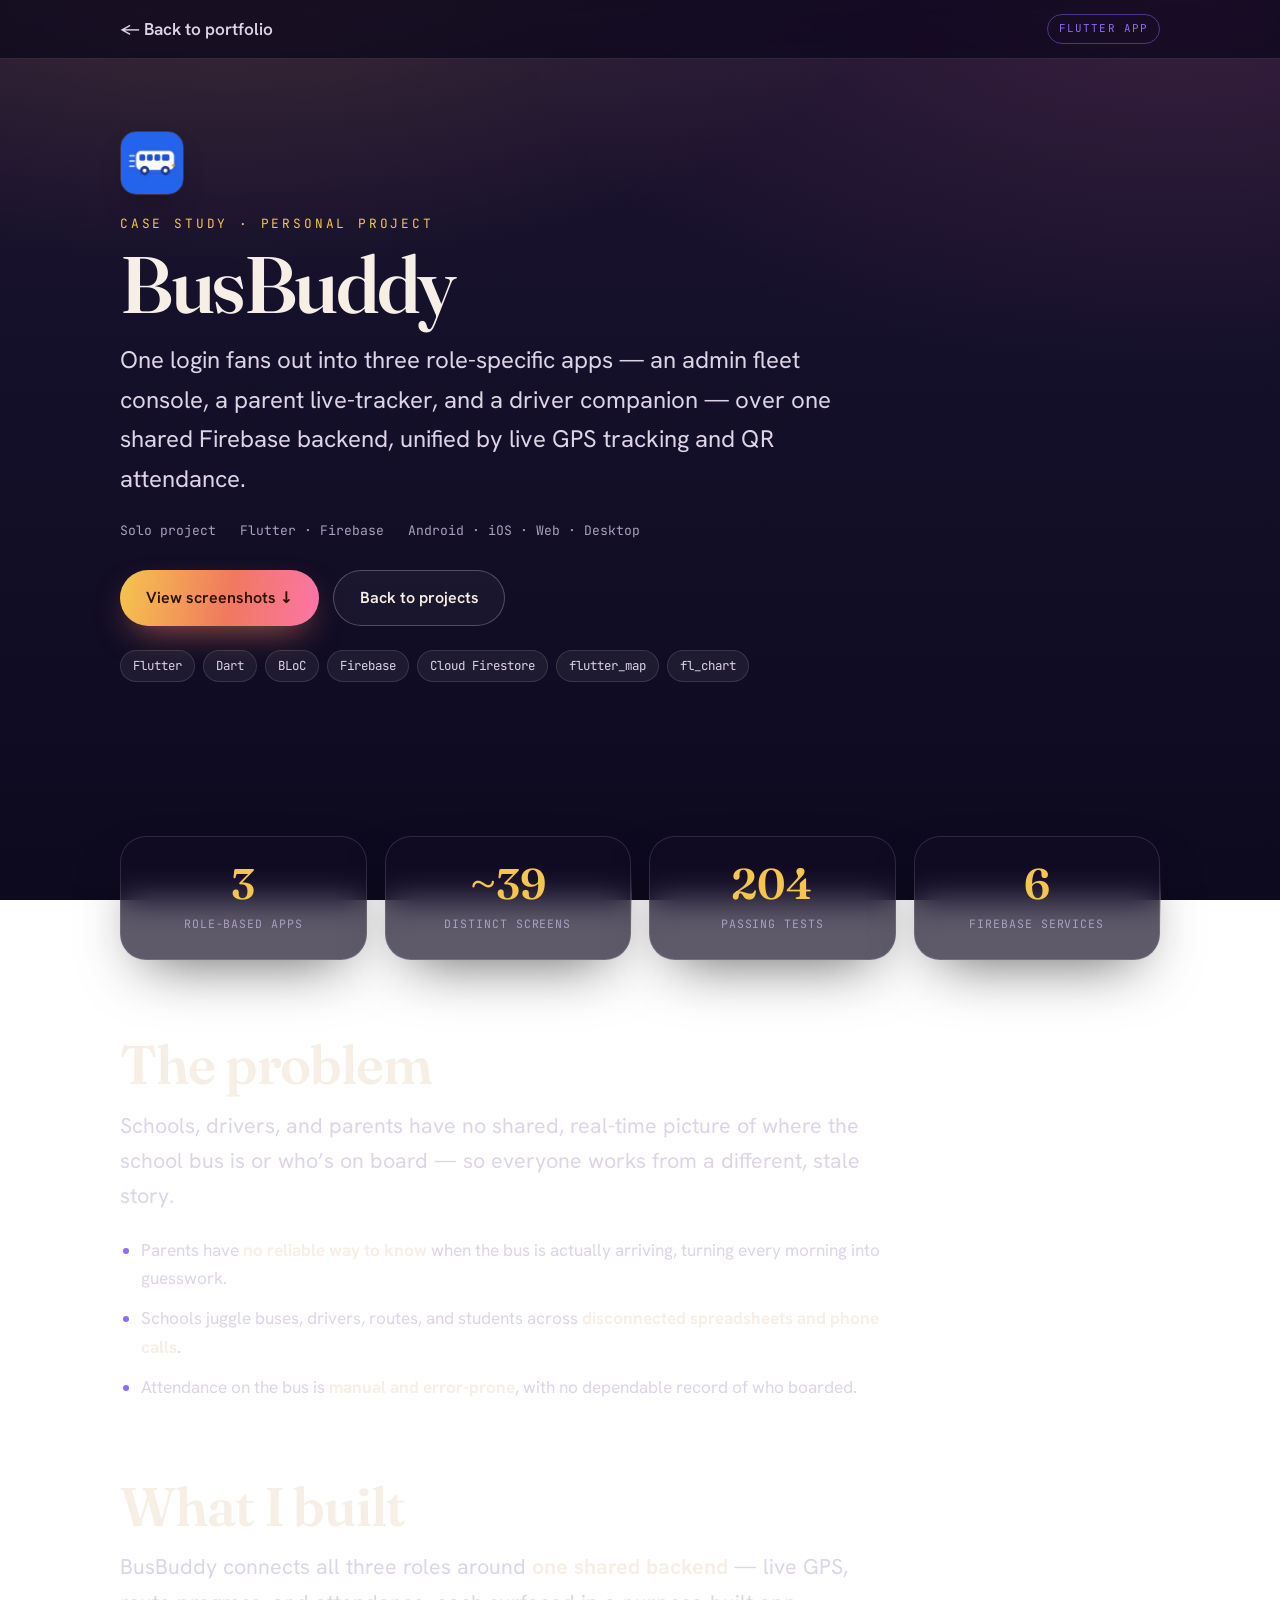
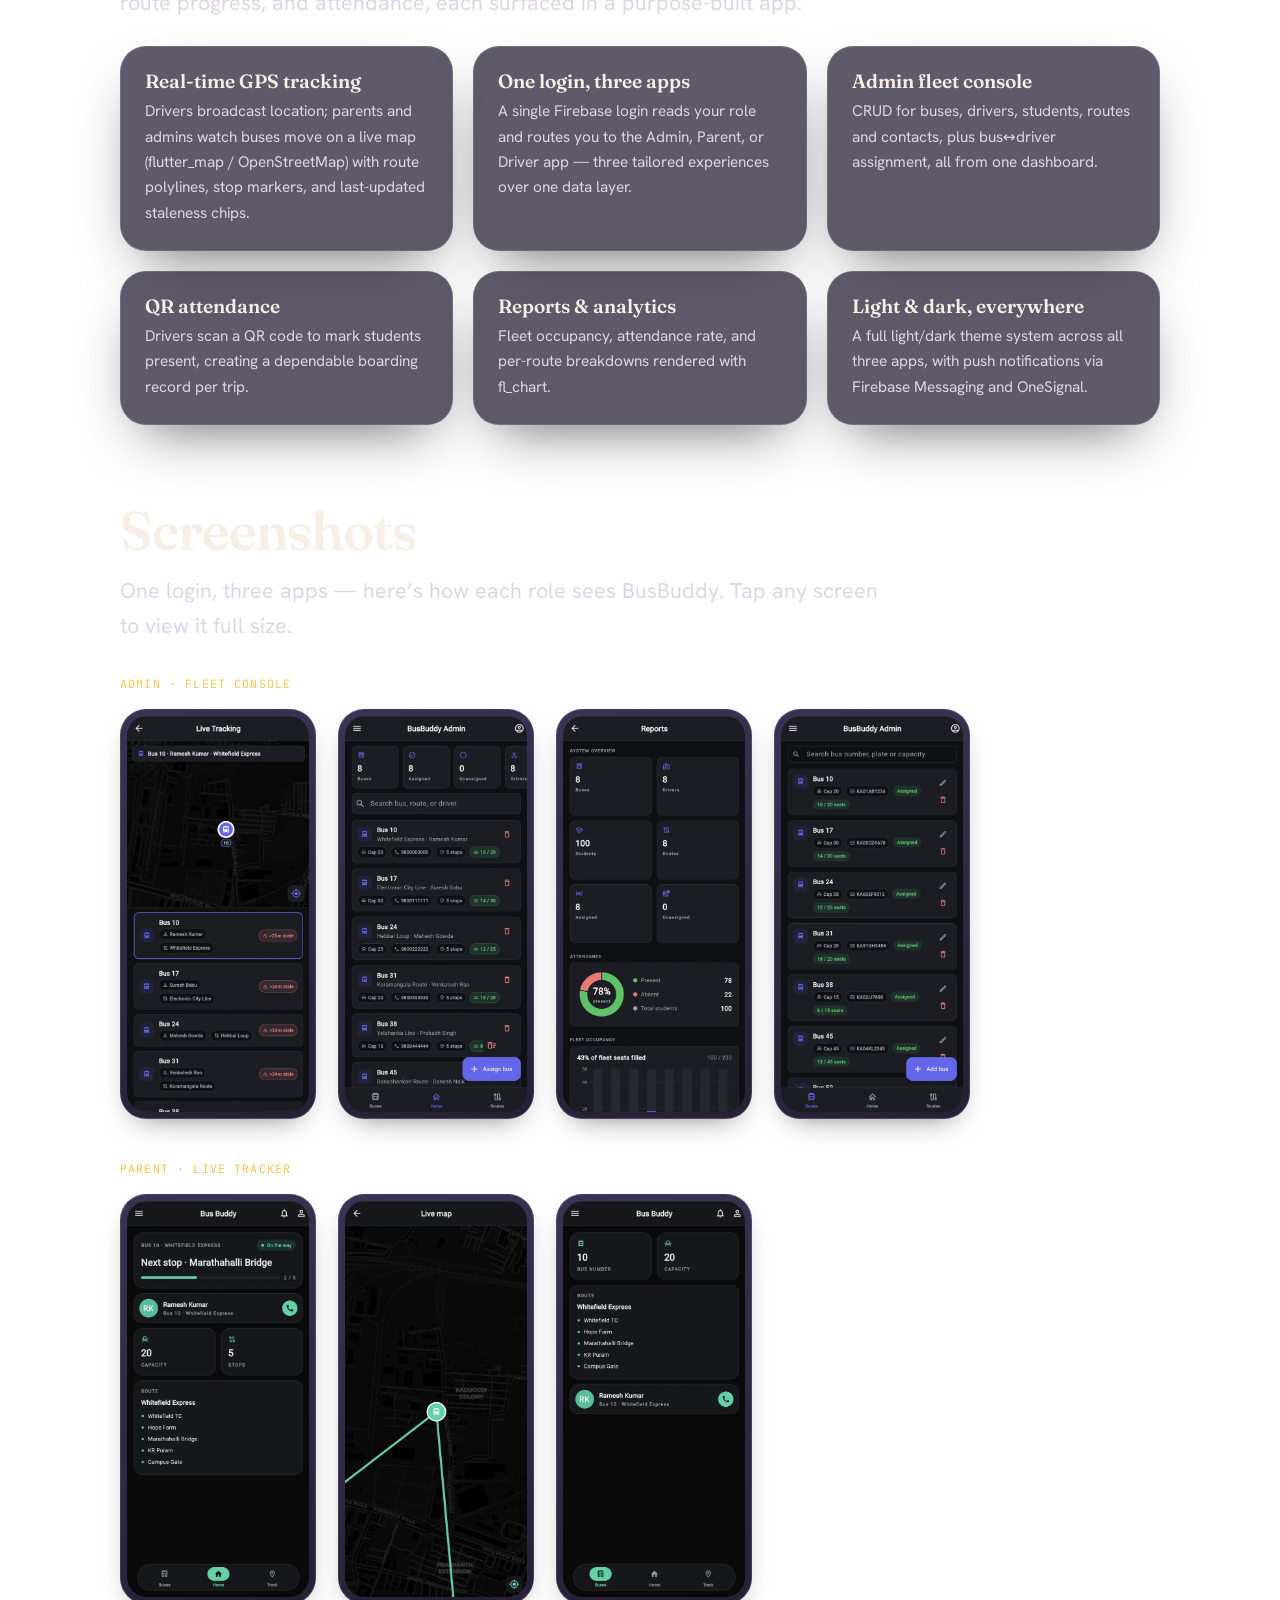
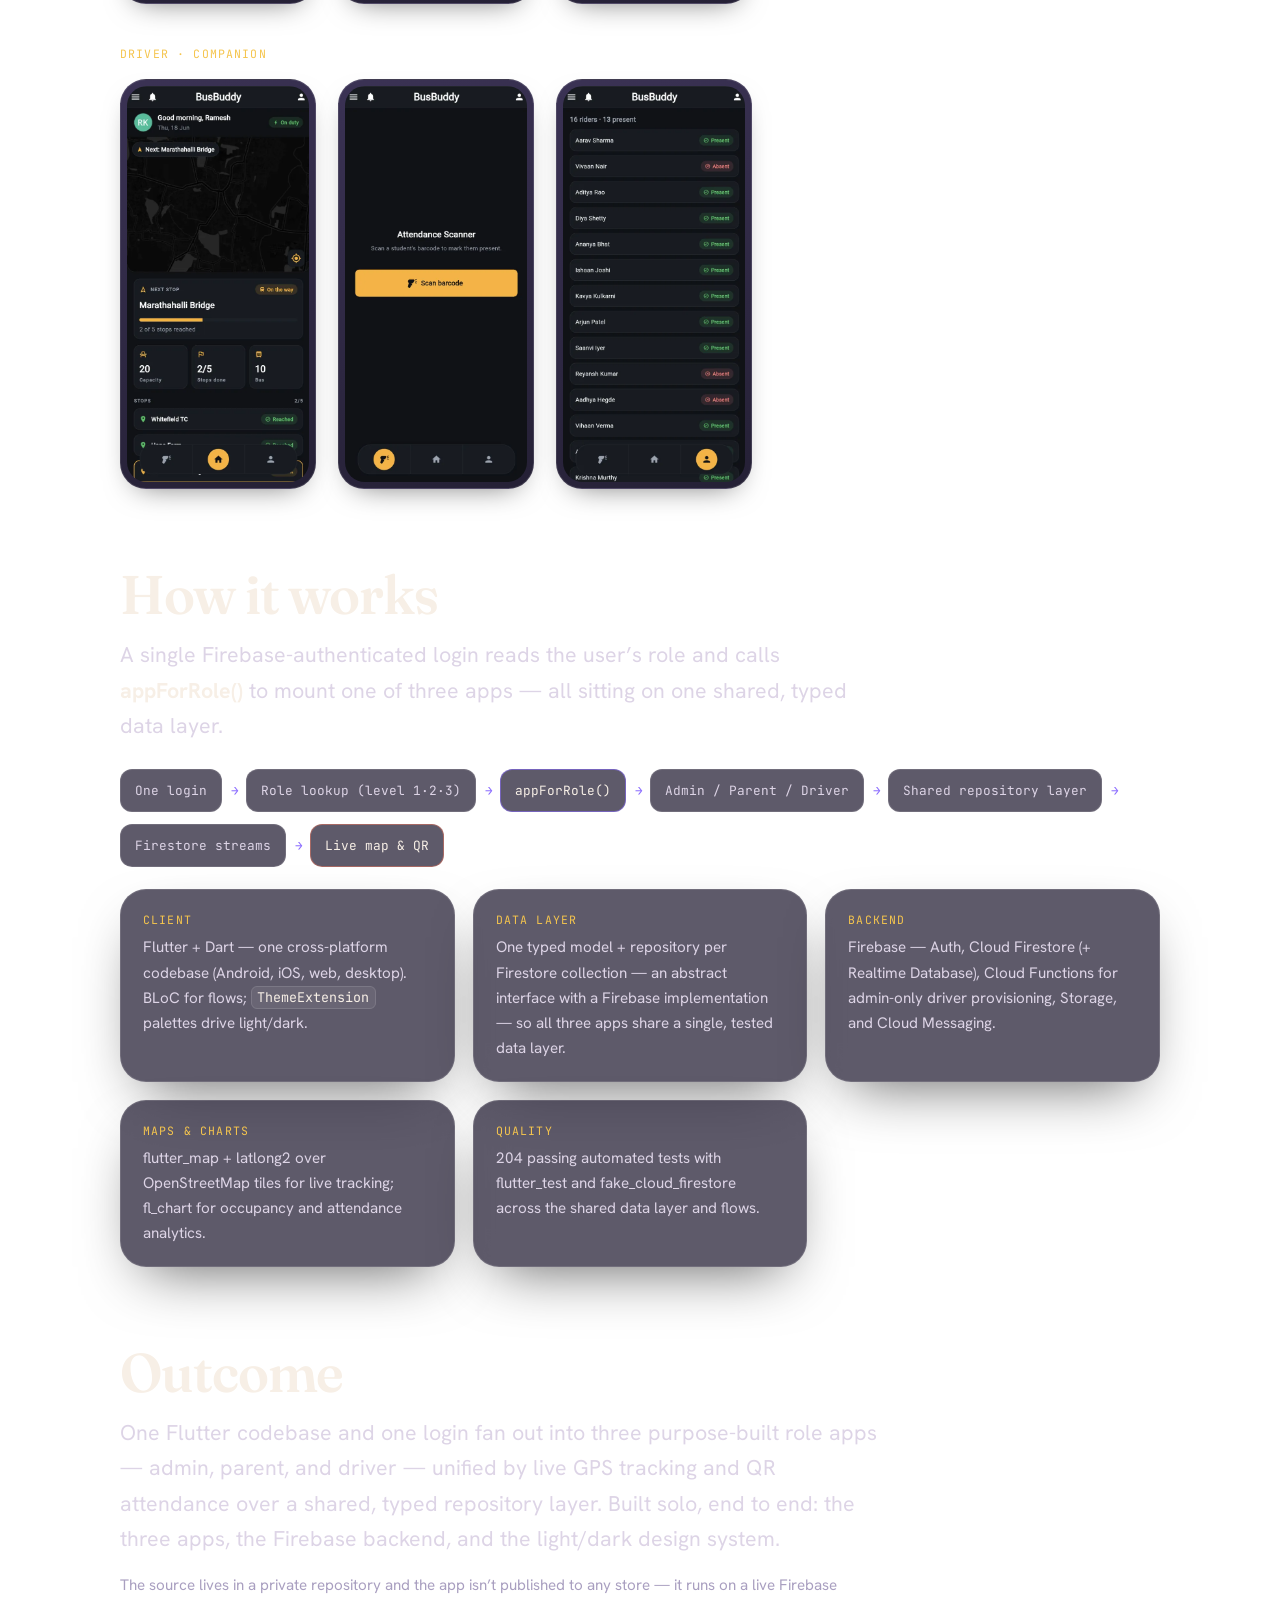
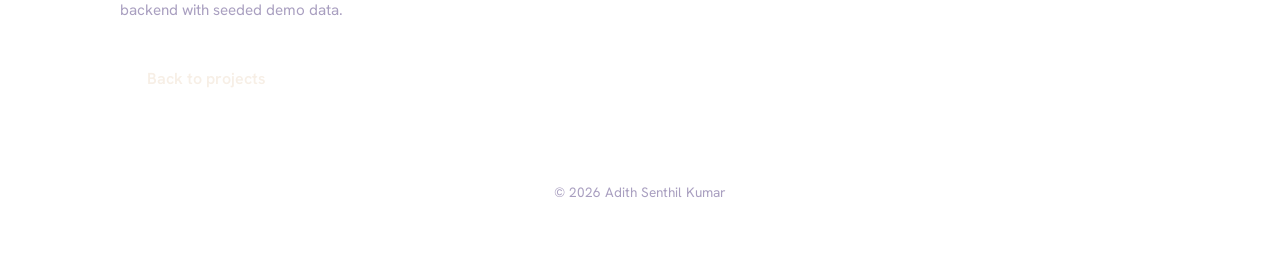
==== busbuddy.html @ 4f20e6b0 "Add BusBuddy case study with screenshot gallery + lightbox - New busbuddy.html case study (mirrors S" ====
<!DOCTYPE html>
<html lang="en">
<head>
  <meta charset="UTF-8">
  <meta name="viewport" content="width=device-width, initial-scale=1">
  <title>BusBuddy — Case Study | Adith Senthil Kumar</title>
  <meta name="description" content="Case study: BusBuddy — real-time school-bus tracking. One Flutter codebase and one login fan out into three role apps (admin, parent, driver) over a shared Firebase backend, with live GPS tracking and QR attendance. 204 passing tests.">
  <meta name="theme-color" content="#0d0a1f">
  <meta property="og:type" content="article">
  <meta property="og:title" content="BusBuddy — Case Study">
  <meta property="og:description" content="One login fans out into three Flutter role apps — admin, parent, driver — over a shared Firebase backend, unified by live GPS tracking and QR attendance.">
  <meta property="og:url" content="https://adith-senthil-kumar.github.io/my-portfolio/busbuddy.html">
  <meta property="og:image" content="https://adith-senthil-kumar.github.io/my-portfolio/og.png">
  <meta name="twitter:card" content="summary_large_image">
  <meta name="twitter:image" content="https://adith-senthil-kumar.github.io/my-portfolio/og.png">
  <link rel="canonical" href="https://adith-senthil-kumar.github.io/my-portfolio/busbuddy.html">
  <link rel="icon" href="data:image/svg+xml,<svg xmlns='http://www.w3.org/2000/svg' viewBox='0 0 32 32'><rect width='32' height='32' rx='8' fill='%230d0a1f'/><circle cx='16' cy='17' r='8' fill='%23f5c54e'/><rect y='22' width='32' height='10' fill='%230d0a1f'/><rect x='4' y='22' width='24' height='2' fill='%23f0795f'/></svg>">
  <link rel="preconnect" href="https://fonts.googleapis.com">
  <link rel="preconnect" href="https://fonts.gstatic.com" crossorigin>
  <link href="https://fonts.googleapis.com/css2?family=Fraunces:opsz,wght@9..144,400;9..144,500;9..144,600;9..144,700&family=Hanken+Grotesk:wght@400;500;600;700&family=JetBrains+Mono:wght@400;500&display=swap" rel="stylesheet">
  <link rel="stylesheet" href="style.css">
</head>
<body class="case">
  <a class="skip-link" href="#case-main">Skip to content</a>

  <header class="case-nav">
    <div class="case-nav__inner">
      <a class="case-nav__back" href="index.html#projects">&larr; Back to portfolio</a>
      <span class="pub__badge">Flutter app</span>
    </div>
  </header>

  <main id="case-main">
    <!-- Hero -->
    <section class="section case-hero">
      <img class="case-hero__icon" src="screenshots/busbuddy/app-icon.webp" alt="BusBuddy app icon" width="64" height="64">
      <p class="eyebrow">Case study &middot; Personal project</p>
      <h1 class="case-hero__title">BusBuddy</h1>
      <p class="case-hero__sub">One login fans out into three role-specific apps &mdash; an admin fleet console, a parent live-tracker, and a driver companion &mdash; over one shared Firebase backend, unified by live GPS tracking and QR attendance.</p>
      <ul class="case-meta">
        <li>Solo project</li>
        <li>Flutter &middot; Firebase</li>
        <li>Android &middot; iOS &middot; Web &middot; Desktop</li>
      </ul>
      <div class="case-hero__actions">
        <a class="btn btn--primary" href="#screenshots">View screenshots &darr;</a>
        <a class="btn btn--ghost" href="index.html#projects">Back to projects</a>
      </div>
      <ul class="tags case-hero__tags">
        <li>Flutter</li><li>Dart</li><li>BLoC</li><li>Firebase</li><li>Cloud Firestore</li><li>flutter_map</li><li>fl_chart</li>
      </ul>
    </section>

    <!-- Overview / stat strip -->
    <section class="section case-block">
      <div class="metrics">
        <div class="metric glass"><span class="metric__num">3</span><span class="metric__label">Role-based apps</span></div>
        <div class="metric glass"><span class="metric__num">~39</span><span class="metric__label">Distinct screens</span></div>
        <div class="metric glass"><span class="metric__num">204</span><span class="metric__label">Passing tests</span></div>
        <div class="metric glass"><span class="metric__num">6</span><span class="metric__label">Firebase services</span></div>
      </div>
    </section>

    <!-- Problem -->
    <section class="section case-block">
      <h2 class="section__title">The problem</h2>
      <p class="case-lead">Schools, drivers, and parents have no shared, real-time picture of where the school bus is or who&rsquo;s on board &mdash; so everyone works from a different, stale story.</p>
      <ul class="case-list">
        <li>Parents have <strong>no reliable way to know</strong> when the bus is actually arriving, turning every morning into guesswork.</li>
        <li>Schools juggle buses, drivers, routes, and students across <strong>disconnected spreadsheets and phone calls</strong>.</li>
        <li>Attendance on the bus is <strong>manual and error-prone</strong>, with no dependable record of who boarded.</li>
      </ul>
    </section>

    <!-- Solution -->
    <section class="section case-block">
      <h2 class="section__title">What I built</h2>
      <p class="case-lead">BusBuddy connects all three roles around <strong>one shared backend</strong> &mdash; live GPS, route progress, and attendance, each surfaced in a purpose-built app.</p>
      <div class="feature-grid">
        <div class="feature glass"><h3>Real-time GPS tracking</h3><p>Drivers broadcast location; parents and admins watch buses move on a live map (flutter_map / OpenStreetMap) with route polylines, stop markers, and last-updated staleness chips.</p></div>
        <div class="feature glass"><h3>One login, three apps</h3><p>A single Firebase login reads your role and routes you to the Admin, Parent, or Driver app &mdash; three tailored experiences over one data layer.</p></div>
        <div class="feature glass"><h3>Admin fleet console</h3><p>CRUD for buses, drivers, students, routes and contacts, plus bus&#8596;driver assignment, all from one dashboard.</p></div>
        <div class="feature glass"><h3>QR attendance</h3><p>Drivers scan a QR code to mark students present, creating a dependable boarding record per trip.</p></div>
        <div class="feature glass"><h3>Reports &amp; analytics</h3><p>Fleet occupancy, attendance rate, and per-route breakdowns rendered with fl_chart.</p></div>
        <div class="feature glass"><h3>Light &amp; dark, everywhere</h3><p>A full light/dark theme system across all three apps, with push notifications via Firebase Messaging and OneSignal.</p></div>
      </div>
    </section>

    <!-- Screenshots -->
    <section class="section case-block" id="screenshots">
      <h2 class="section__title">Screenshots</h2>
      <p class="case-lead">One login, three apps &mdash; here&rsquo;s how each role sees BusBuddy. Tap any screen to view it full size.</p>

      <div class="shots">
        <div class="shots__group">
          <p class="shots__label">Admin &middot; Fleet console</p>
          <div class="shots__grid">
            <button class="shot" type="button" data-full="screenshots/busbuddy/admin-tracking.webp" data-caption="Admin &middot; Live fleet tracking" aria-label="Admin live fleet tracking — view full size">
              <img src="screenshots/busbuddy/admin-tracking-thumb.webp" alt="BusBuddy admin live-tracking screen: a map with a bus marker above a list of buses showing driver, route and last-updated staleness chips" width="560" height="1219" loading="lazy" decoding="async">
            </button>
            <button class="shot" type="button" data-full="screenshots/busbuddy/admin-home.webp" data-caption="Admin &middot; Fleet dashboard" aria-label="Admin fleet dashboard — view full size">
              <img src="screenshots/busbuddy/admin-home-thumb.webp" alt="BusBuddy admin home screen: metric cards for buses, assigned and drivers above a searchable bus list with occupancy chips" width="560" height="1219" loading="lazy" decoding="async">
            </button>
            <button class="shot" type="button" data-full="screenshots/busbuddy/admin-reports.webp" data-caption="Admin &middot; Reports &amp; analytics" aria-label="Admin reports and analytics — view full size">
              <img src="screenshots/busbuddy/admin-reports-thumb.webp" alt="BusBuddy admin reports screen: occupancy and attendance analytics rendered as charts with fl_chart" width="560" height="1219" loading="lazy" decoding="async">
            </button>
            <button class="shot" type="button" data-full="screenshots/busbuddy/admin-buses.webp" data-caption="Admin &middot; Bus management" aria-label="Admin bus management — view full size">
              <img src="screenshots/busbuddy/admin-buses-thumb.webp" alt="BusBuddy admin bus-management screen: a list of buses with management actions" width="560" height="1219" loading="lazy" decoding="async">
            </button>
          </div>
        </div>

        <div class="shots__group">
          <p class="shots__label">Parent &middot; Live tracker</p>
          <div class="shots__grid">
            <button class="shot" type="button" data-full="screenshots/busbuddy/parent-home.webp" data-caption="Parent &middot; Live status" aria-label="Parent live status — view full size">
              <img src="screenshots/busbuddy/parent-home-thumb.webp" alt="BusBuddy parent home screen: a mint status hero showing next stop and an ETA progress bar, the driver card, and the route stops" width="560" height="1219" loading="lazy" decoding="async">
            </button>
            <button class="shot" type="button" data-full="screenshots/busbuddy/parent-tracking.webp" data-caption="Parent &middot; Live location" aria-label="Parent live location — view full size">
              <img src="screenshots/busbuddy/parent-tracking-thumb.webp" alt="BusBuddy parent live-location screen: the child's bus moving on a map in real time" width="560" height="1219" loading="lazy" decoding="async">
            </button>
            <button class="shot" type="button" data-full="screenshots/busbuddy/parent-bus.webp" data-caption="Parent &middot; Bus details" aria-label="Parent bus details — view full size">
              <img src="screenshots/busbuddy/parent-bus-thumb.webp" alt="BusBuddy parent bus screen: bus, driver and route details" width="560" height="1219" loading="lazy" decoding="async">
            </button>
          </div>
        </div>

        <div class="shots__group">
          <p class="shots__label">Driver &middot; Companion</p>
          <div class="shots__grid">
            <button class="shot" type="button" data-full="screenshots/busbuddy/driver-home.webp" data-caption="Driver &middot; Dashboard" aria-label="Driver dashboard — view full size">
              <img src="screenshots/busbuddy/driver-home-thumb.webp" alt="BusBuddy driver home screen: a greeting, a pinned live map, a status hero, stat cards and a stops timeline" width="560" height="1219" loading="lazy" decoding="async">
            </button>
            <button class="shot" type="button" data-full="screenshots/busbuddy/driver-scan.webp" data-caption="Driver &middot; QR attendance" aria-label="Driver QR attendance scan — view full size">
              <img src="screenshots/busbuddy/driver-scan-thumb.webp" alt="BusBuddy driver QR-scan screen for marking students present by scanning a code" width="560" height="1219" loading="lazy" decoding="async">
            </button>
            <button class="shot" type="button" data-full="screenshots/busbuddy/driver-attendance.webp" data-caption="Driver &middot; Attendance" aria-label="Driver attendance list — view full size">
              <img src="screenshots/busbuddy/driver-attendance-thumb.webp" alt="BusBuddy driver attendance screen listing students and their boarding status" width="560" height="1219" loading="lazy" decoding="async">
            </button>
          </div>
        </div>
      </div>
    </section>

    <!-- How it works -->
    <section class="section case-block">
      <h2 class="section__title">How it works</h2>
      <p class="case-lead">A single Firebase-authenticated login reads the user&rsquo;s role and calls <strong>appForRole()</strong> to mount one of three apps &mdash; all sitting on one shared, typed data layer.</p>
      <div class="flow" role="img" aria-label="Flow: one login, role lookup by level, appForRole routing, the Admin, Parent or Driver app, the shared repository layer, Firestore streams, and live map plus QR attendance.">
        <span class="flow__step">One login</span>
        <span class="flow__step">Role lookup (level 1&middot;2&middot;3)</span>
        <span class="flow__step flow__step--ai">appForRole()</span>
        <span class="flow__step">Admin / Parent / Driver</span>
        <span class="flow__step">Shared repository layer</span>
        <span class="flow__step">Firestore streams</span>
        <span class="flow__step flow__step--alert">Live map &amp; QR</span>
      </div>
      <div class="layer-grid">
        <div class="layer glass"><span class="layer__k">Client</span><span class="layer__v">Flutter + Dart &mdash; one cross-platform codebase (Android, iOS, web, desktop). BLoC for flows; <code>ThemeExtension</code> palettes drive light/dark.</span></div>
        <div class="layer glass"><span class="layer__k">Data layer</span><span class="layer__v">One typed model + repository per Firestore collection &mdash; an abstract interface with a Firebase implementation &mdash; so all three apps share a single, tested data layer.</span></div>
        <div class="layer glass"><span class="layer__k">Backend</span><span class="layer__v">Firebase &mdash; Auth, Cloud Firestore (+ Realtime Database), Cloud Functions for admin-only driver provisioning, Storage, and Cloud Messaging.</span></div>
        <div class="layer glass"><span class="layer__k">Maps &amp; charts</span><span class="layer__v">flutter_map + latlong2 over OpenStreetMap tiles for live tracking; fl_chart for occupancy and attendance analytics.</span></div>
        <div class="layer glass"><span class="layer__k">Quality</span><span class="layer__v">204 passing automated tests with flutter_test and fake_cloud_firestore across the shared data layer and flows.</span></div>
      </div>
    </section>

    <!-- Outcome -->
    <section class="section case-block">
      <h2 class="section__title">Outcome</h2>
      <p class="case-lead">One Flutter codebase and one login fan out into three purpose-built role apps &mdash; admin, parent, and driver &mdash; unified by live GPS tracking and QR attendance over a shared, typed repository layer. Built solo, end to end: the three apps, the Firebase backend, and the light/dark design system.</p>
      <p class="case-note">The source lives in a private repository and the app isn&rsquo;t published to any store &mdash; it runs on a live Firebase backend with seeded demo data.</p>
      <div class="case-hero__actions">
        <a class="btn btn--ghost" href="index.html#projects">Back to projects</a>
      </div>
    </section>
  </main>

  <footer class="footer">
    <p>&copy; <span id="year">2026</span> Adith Senthil Kumar</p>
  </footer>

  <script>document.getElementById('year').textContent = new Date().getFullYear();</script>
  <script src="gallery.js" defer></script>
</body>
</html>
---- style.css ----
/* ============================================================
   Adith Senthil Kumar — Portfolio
   "Dusk to Dawn": frosted-glass content floating over an
   animated sunset→night landscape. Mobile-first & responsive.
   ============================================================ */

/* ---------- Design tokens ---------- */
:root {
  --bg-night: #0d0a1f;

  --ink: #f7efe6;        /* warm off-white */
  --ink-soft: #ddd4e6;   /* secondary text */
  --ink-dim: #a99fc0;    /* muted labels */

  --gold: #f5c54e;
  --coral: #f0795f;
  --pink: #fd75a8;
  --violet: #8b6cff;

  --glass: rgba(18, 13, 36, 0.68);
  --glass-strong: rgba(14, 10, 30, 0.74);
  --stroke: rgba(255, 255, 255, 0.12);
  --stroke-strong: rgba(255, 255, 255, 0.24);

  --radius: 16px;
  --radius-lg: 26px;
  --maxw: 1120px;

  --font-display: "Fraunces", Georgia, "Times New Roman", serif;
  --font-body: "Hanken Grotesk", system-ui, -apple-system, sans-serif;
  --font-mono: "JetBrains Mono", ui-monospace, "SFMono-Regular", monospace;

  --shadow: 0 24px 60px -24px rgba(0, 0, 0, 0.65);
  --shadow-sm: 0 12px 30px -16px rgba(0, 0, 0, 0.6);
  --accent: linear-gradient(100deg, var(--gold), var(--coral) 55%, var(--pink));
  --ease: cubic-bezier(0.22, 1, 0.36, 1);
}

/* ---------- Reset / base ---------- */
*,
*::before,
*::after { box-sizing: border-box; }

html {
  scroll-behavior: smooth;
  -webkit-text-size-adjust: 100%;
}

body {
  margin: 0;
  min-height: 100vh;
  font-family: var(--font-body);
  font-size: clamp(1rem, 0.96rem + 0.2vw, 1.075rem);
  line-height: 1.65;
  color: var(--ink);
  background: var(--bg-night);
  overflow-x: hidden;
  -webkit-font-smoothing: antialiased;
  text-rendering: optimizeLegibility;
}

body.nav-open { overflow: hidden; }

img { max-width: 100%; display: block; }

a { color: inherit; text-decoration: none; }

h1, h2, h3 { margin: 0; font-family: var(--font-display); font-weight: 600; line-height: 1.05; }

p { margin: 0; }

:focus-visible {
  outline: 2px solid var(--gold);
  outline-offset: 3px;
  border-radius: 8px;
}

::selection { background: rgba(245, 197, 78, 0.3); color: #fff; }

/* ---------- Background layers ---------- */
svg.parallax {
  position: fixed;
  inset: 0;
  width: 100%;
  height: 100%;
  display: block;
  z-index: 0;
  pointer-events: none;
}

/* Vignette + top/bottom darkening so text stays legible over a sky
   that shifts from bright sunset to dark night. */
.sky-overlay {
  position: fixed;
  inset: 0;
  z-index: 1;
  pointer-events: none;
  background:
    radial-gradient(120% 80% at 50% 0%, rgba(13, 10, 31, 0) 40%, rgba(13, 10, 31, 0.35) 100%),
    linear-gradient(
      to bottom,
      rgba(13, 10, 31, 0.55) 0%,
      rgba(13, 10, 31, 0) 18%,
      rgba(13, 10, 31, 0) 64%,
      rgba(13, 10, 31, 0.6) 100%
    );
}

main, .footer { position: relative; z-index: 2; }

/* ---------- Navigation ---------- */
.skip-link {
  position: fixed;
  top: -120px;
  left: 16px;
  z-index: 200;
  padding: 12px 18px;
  background: var(--glass-strong);
  border: 1px solid var(--stroke-strong);
  border-radius: 12px;
  color: var(--ink);
  font-weight: 600;
  transition: top 0.2s var(--ease);
}
.skip-link:focus { top: 16px; }

.nav {
  position: fixed;
  inset: 0 0 auto 0;
  z-index: 100;
  transition: background 0.35s var(--ease), backdrop-filter 0.35s var(--ease),
    border-color 0.35s var(--ease);
  border-bottom: 1px solid transparent;
}
.nav.is-scrolled {
  background: rgba(11, 8, 26, 0.7);
  backdrop-filter: blur(14px) saturate(130%);
  -webkit-backdrop-filter: blur(14px) saturate(130%);
  border-bottom-color: var(--stroke);
}

.nav__inner {
  max-width: var(--maxw);
  margin: 0 auto;
  padding: 16px clamp(20px, 5vw, 40px);
  display: flex;
  align-items: center;
  justify-content: space-between;
  gap: 16px;
}

.nav__brand {
  font-family: var(--font-display);
  font-weight: 600;
  font-size: 1.35rem;
  letter-spacing: -0.01em;
  display: inline-flex;
  align-items: center;
  gap: 12px;
}
.nav__accent {
  background: var(--accent);
  -webkit-background-clip: text;
  background-clip: text;
  color: transparent;
}
.nav__mark {
  width: 26px;
  height: 26px;
  border-radius: 50%;
  background: radial-gradient(circle at 50% 35%, var(--gold), var(--coral) 70%, var(--pink));
  box-shadow: 0 0 18px rgba(245, 197, 78, 0.6);
  flex: none;
}

.nav__menu {
  display: flex;
  align-items: center;
  gap: clamp(18px, 2.5vw, 34px);
}
.nav__menu a {
  position: relative;
  color: var(--ink-soft);
  font-weight: 500;
  font-size: 0.98rem;
  padding: 6px 0;
  transition: color 0.25s var(--ease);
}
.nav__menu a:not(.nav__pill)::after {
  content: "";
  position: absolute;
  left: 0;
  bottom: 0;
  width: 100%;
  height: 2px;
  border-radius: 2px;
  background: var(--accent);
  transform: scaleX(0);
  transform-origin: left;
  transition: transform 0.3s var(--ease);
}
.nav__menu a:hover { color: var(--ink); }
.nav__menu a:not(.nav__pill):hover::after,
.nav__menu a.is-active:not(.nav__pill)::after { transform: scaleX(1); }
.nav__menu a.is-active:not(.nav__pill) { color: var(--ink); }

.nav__pill {
  padding: 9px 20px !important;
  border-radius: 999px;
  border: 1px solid var(--stroke-strong);
  background: rgba(255, 255, 255, 0.05);
  color: var(--ink) !important;
}
.nav__pill:hover {
  background: var(--accent);
  color: #2a1400 !important;
  border-color: transparent;
}

/* Hamburger */
.nav__toggle {
  display: none;
  width: 46px;
  height: 46px;
  border: 1px solid var(--stroke-strong);
  border-radius: 12px;
  background: rgba(255, 255, 255, 0.04);
  cursor: pointer;
  padding: 0;
  position: relative;
  z-index: 110;
}
.nav__toggle span {
  position: absolute;
  left: 50%;
  width: 20px;
  height: 2px;
  border-radius: 2px;
  background: var(--ink);
  transform: translateX(-50%);
  transition: transform 0.3s var(--ease), opacity 0.2s var(--ease), top 0.3s var(--ease);
}
.nav__toggle span:nth-child(1) { top: 16px; }
.nav__toggle span:nth-child(2) { top: 22px; }
.nav__toggle span:nth-child(3) { top: 28px; }
.nav__toggle[aria-expanded="true"] span:nth-child(1) { top: 22px; transform: translateX(-50%) rotate(45deg); }
.nav__toggle[aria-expanded="true"] span:nth-child(2) { opacity: 0; }
.nav__toggle[aria-expanded="true"] span:nth-child(3) { top: 22px; transform: translateX(-50%) rotate(-45deg); }

/* ---------- Layout helpers ---------- */
.section {
  max-width: var(--maxw);
  margin: 0 auto;
  padding: clamp(56px, 9vw, 120px) clamp(20px, 5vw, 40px);
  scroll-margin-top: 84px;
}

.section__head {
  display: flex;
  align-items: baseline;
  gap: 16px;
  margin-bottom: clamp(28px, 4vw, 48px);
}
.section__num {
  font-family: var(--font-mono);
  font-size: 0.95rem;
  color: var(--violet);
  letter-spacing: 0.05em;
}
.section__title {
  font-size: clamp(2rem, 1.4rem + 3vw, 3.4rem);
  letter-spacing: -0.02em;
}

.eyebrow {
  font-family: var(--font-mono);
  font-size: 0.8rem;
  letter-spacing: 0.22em;
  text-transform: uppercase;
  color: var(--gold);
}

/* ---------- Glass ---------- */
.glass {
  background: var(--glass);
  backdrop-filter: blur(16px) saturate(125%);
  -webkit-backdrop-filter: blur(16px) saturate(125%);
  border: 1px solid var(--stroke);
  border-radius: var(--radius-lg);
  box-shadow: var(--shadow);
}

/* ---------- Buttons ---------- */
.btn {
  display: inline-flex;
  align-items: center;
  justify-content: center;
  gap: 0.5em;
  padding: 0.85em 1.6em;
  border-radius: 999px;
  font-family: var(--font-body);
  font-weight: 600;
  font-size: 1rem;
  cursor: pointer;
  transition: transform 0.25s var(--ease), box-shadow 0.25s var(--ease),
    background 0.25s var(--ease), border-color 0.25s var(--ease);
  will-change: transform;
}
.btn--primary {
  background: var(--accent);
  color: #2a1400;
  box-shadow: 0 14px 34px -12px rgba(240, 121, 95, 0.7);
}
.btn--primary:hover { transform: translateY(-3px); box-shadow: 0 22px 44px -14px rgba(240, 121, 95, 0.8); }
.btn--ghost {
  border: 1px solid var(--stroke-strong);
  background: rgba(255, 255, 255, 0.04);
  color: var(--ink);
}
.btn--ghost:hover { transform: translateY(-3px); background: rgba(255, 255, 255, 0.1); }

/* ---------- Hero ---------- */
.hero {
  min-height: 100svh;
  min-height: 100vh;
  display: flex;
  flex-direction: column;
  align-items: center;
  justify-content: center;
  text-align: center;
  padding: 120px clamp(20px, 5vw, 40px) 90px;
  position: relative;
}
.hero__inner { max-width: 880px; }
.hero__title {
  font-size: clamp(2.8rem, 1.5rem + 8vw, 6.8rem);
  letter-spacing: -0.03em;
  margin: 18px 0 14px;
  text-shadow: 0 2px 40px rgba(0, 0, 0, 0.45);
}
.hero__role {
  font-family: var(--font-mono);
  font-size: clamp(0.95rem, 0.8rem + 0.8vw, 1.3rem);
  letter-spacing: 0.12em;
  text-transform: uppercase;
  color: var(--gold);
  text-shadow: 0 2px 20px rgba(0, 0, 0, 0.5);
}
.hero__tagline {
  margin: 22px auto 0;
  max-width: 560px;
  font-size: clamp(1.05rem, 1rem + 0.5vw, 1.3rem);
  color: var(--ink-soft);
  text-shadow: 0 2px 20px rgba(0, 0, 0, 0.5);
}
.hero__actions {
  margin-top: 36px;
  display: flex;
  flex-wrap: wrap;
  gap: 14px;
  justify-content: center;
}
.hero__scroll {
  position: absolute;
  bottom: 30px;
  left: 50%;
  transform: translateX(-50%);
  display: flex;
  flex-direction: column;
  align-items: center;
  gap: 10px;
  color: var(--ink-soft);
  font-family: var(--font-mono);
  font-size: 0.7rem;
  letter-spacing: 0.25em;
  text-transform: uppercase;
}
.hero__scroll-line {
  width: 1px;
  height: 46px;
  background: linear-gradient(to bottom, var(--ink-soft), transparent);
  position: relative;
  overflow: hidden;
}
.hero__scroll-line::after {
  content: "";
  position: absolute;
  top: -50%;
  left: 0;
  width: 100%;
  height: 50%;
  background: var(--gold);
  animation: scrollPulse 1.8s var(--ease) infinite;
}
@keyframes scrollPulse {
  0% { transform: translateY(-100%); }
  60%, 100% { transform: translateY(300%); }
}

/* ---------- About ---------- */
.about {
  padding: clamp(28px, 4vw, 48px);
}
.about__body { color: var(--ink-soft); max-width: 68ch; }
.about__body p + p { margin-top: 16px; }
.about__body strong { color: var(--ink); }

/* ---------- Cards (projects) ---------- */
.cards {
  display: grid;
  grid-template-columns: repeat(auto-fit, minmax(min(100%, 290px), 1fr));
  gap: clamp(18px, 3vw, 28px);
}
.card {
  padding: 28px;
  display: flex;
  flex-direction: column;
  gap: 14px;
  transition: transform 0.3s var(--ease), border-color 0.3s var(--ease),
    box-shadow 0.3s var(--ease);
}
.card:hover {
  transform: translateY(-6px);
  border-color: var(--stroke-strong);
  box-shadow: 0 30px 60px -28px rgba(0, 0, 0, 0.8);
}
.card__top {
  display: flex;
  align-items: center;
  justify-content: space-between;
}
.card__icon img { width: 34px; height: 34px; object-fit: contain; }
.card__title { font-size: 1.4rem; }
.card__desc { color: var(--ink-soft); flex: 1; }
.card__flag {
  font-family: var(--font-mono);
  font-size: 0.62rem;
  letter-spacing: 0.1em;
  text-transform: uppercase;
  padding: 5px 10px;
  border-radius: 999px;
  color: var(--gold);
  border: 1px solid rgba(245, 197, 78, 0.4);
  white-space: nowrap;
  align-self: center;
}
.card__paper { font-weight: 600; font-size: 0.9rem; color: var(--gold); }
.card__paper:hover { text-decoration: underline; text-underline-offset: 3px; }

.tags {
  list-style: none;
  margin: 0;
  padding: 0;
  display: flex;
  flex-wrap: wrap;
  gap: 8px;
}
.tags li {
  font-family: var(--font-mono);
  font-size: 0.78rem;
  padding: 5px 12px;
  border-radius: 999px;
  background: rgba(255, 255, 255, 0.06);
  border: 1px solid var(--stroke);
  color: var(--ink-soft);
}

/* ---------- Experience ---------- */
.timeline { display: grid; gap: clamp(16px, 2.5vw, 22px); }
.job {
  padding: clamp(22px, 3vw, 32px);
  transition: transform 0.3s var(--ease), border-color 0.3s var(--ease),
    box-shadow 0.3s var(--ease);
}
.job:hover {
  transform: translateY(-4px);
  border-color: var(--stroke-strong);
  box-shadow: 0 26px 54px -28px rgba(0, 0, 0, 0.8);
}
.job__head {
  display: flex;
  align-items: baseline;
  justify-content: space-between;
  gap: 8px 24px;
  flex-wrap: wrap;
  margin-bottom: 16px;
}
.job__role { font-size: 1.3rem; }
.job__company { color: var(--gold); font-weight: 600; margin-top: 3px; }
.job__date {
  font-family: var(--font-mono);
  font-size: 0.78rem;
  color: var(--ink-dim);
  white-space: nowrap;
}
.job__points {
  margin: 0;
  padding-left: 1.15em;
  color: var(--ink-soft);
  display: grid;
  gap: 9px;
}
.job__points li { padding-left: 4px; }
.job__points li::marker { color: var(--violet); }
.job .tags { margin-top: 18px; }

/* ---------- Publications ---------- */
.pubs { display: grid; gap: clamp(16px, 2.5vw, 22px); }
.pub {
  padding: clamp(22px, 3vw, 32px);
  display: flex;
  flex-direction: column;
  gap: 12px;
  transition: transform 0.3s var(--ease), border-color 0.3s var(--ease),
    box-shadow 0.3s var(--ease);
}
.pub:hover {
  transform: translateY(-4px);
  border-color: var(--stroke-strong);
  box-shadow: 0 26px 54px -28px rgba(0, 0, 0, 0.8);
}
.pub__head { display: flex; align-items: center; justify-content: space-between; gap: 12px; }
.pub__badge {
  font-family: var(--font-mono);
  font-size: 0.68rem;
  letter-spacing: 0.1em;
  text-transform: uppercase;
  padding: 5px 11px;
  border-radius: 999px;
  color: var(--violet);
  border: 1px solid rgba(139, 108, 255, 0.45);
}
.pub__date { font-family: var(--font-mono); font-size: 0.78rem; color: var(--ink-dim); }
.pub__title { font-size: clamp(1.1rem, 1rem + 0.6vw, 1.35rem); line-height: 1.3; }
.pub__venue { color: var(--ink-soft); font-size: 0.95rem; }
.pub__authors { color: var(--ink-dim); font-size: 0.9rem; }
.pub__authors strong { color: var(--gold); font-weight: 600; }
.pub__foot {
  display: flex;
  align-items: center;
  justify-content: space-between;
  gap: 10px 20px;
  flex-wrap: wrap;
  margin-top: 4px;
  padding-top: 16px;
  border-top: 1px solid var(--stroke);
}
.pub__doi {
  font-family: var(--font-mono);
  font-size: 0.72rem;
  color: var(--ink-dim);
  overflow-wrap: anywhere;
}
.pub__link { font-weight: 600; color: var(--gold); white-space: nowrap; }
.pub__link:hover { text-decoration: underline; text-underline-offset: 3px; }

/* ---------- Skills ---------- */
.skills__label {
  font-family: var(--font-mono);
  font-size: 0.78rem;
  letter-spacing: 0.18em;
  text-transform: uppercase;
  color: var(--ink-dim);
  margin: 0 0 16px;
}
.skills__group + .skills__group { margin-top: 36px; }
.chipgrid {
  display: grid;
  grid-template-columns: repeat(auto-fill, minmax(96px, 1fr));
  gap: 14px;
}
.chip {
  display: flex;
  flex-direction: column;
  align-items: center;
  gap: 10px;
  padding: 20px 10px;
  border-radius: var(--radius);
  background: var(--glass);
  border: 1px solid var(--stroke);
  transition: transform 0.25s var(--ease), border-color 0.25s var(--ease),
    background 0.25s var(--ease);
}
.chip:hover { transform: translateY(-5px); border-color: var(--stroke-strong); background: var(--glass-strong); }
.chip img { width: 40px; height: 40px; object-fit: contain; }
.chip span {
  font-family: var(--font-mono);
  font-size: 0.78rem;
  color: var(--ink-soft);
  text-align: center;
}

/* ---------- Contact ---------- */
.contact {
  padding: clamp(34px, 5vw, 60px);
  text-align: center;
  display: flex;
  flex-direction: column;
  align-items: center;
  gap: 18px;
}
.contact__lead { font-size: clamp(1.8rem, 1.2rem + 2.6vw, 2.8rem); letter-spacing: -0.02em; }
.contact__sub { color: var(--ink-soft); max-width: 460px; }
.contact__links {
  display: flex;
  flex-wrap: wrap;
  justify-content: center;
  gap: 14px 28px;
  margin: 6px 0 8px;
}
.contact__links a {
  font-weight: 600;
  color: var(--ink);
  position: relative;
  padding-bottom: 3px;
}
.contact__links a::after {
  content: "";
  position: absolute;
  left: 0;
  bottom: 0;
  width: 100%;
  height: 2px;
  background: var(--accent);
  transform: scaleX(0);
  transform-origin: left;
  transition: transform 0.3s var(--ease);
}
.contact__links a:hover::after { transform: scaleX(1); }

/* ---------- Footer ---------- */
.footer {
  text-align: center;
  padding: 36px 20px 64px;
  color: var(--ink-dim);
  font-size: 0.85rem;
}

/* ---------- Reveal on scroll ---------- */
.reveal {
  opacity: 0;
  transform: translateY(26px);
  transition: opacity 0.7s var(--ease), transform 0.7s var(--ease);
}
.reveal.is-visible { opacity: 1; transform: none; }
.cards .card:nth-child(2) { transition-delay: 0.08s; }
.cards .card:nth-child(3) { transition-delay: 0.16s; }
.cards .card:nth-child(4) { transition-delay: 0.24s; }

/* ---------- Responsive ---------- */
@media (max-width: 760px) {
  .nav__toggle { display: block; }
  .nav__menu {
    position: fixed;
    inset: 0;
    flex-direction: column;
    justify-content: center;
    gap: 26px;
    padding: 80px 28px 40px;
    background: rgba(11, 8, 26, 0.97);
    backdrop-filter: blur(20px);
    -webkit-backdrop-filter: blur(20px);
    transform: translateY(-100%);
    opacity: 0;
    visibility: hidden;
    transition: transform 0.45s var(--ease), opacity 0.3s var(--ease), visibility 0.45s var(--ease);
  }
  .nav__menu.is-open { transform: translateY(0); opacity: 1; visibility: visible; }
  .nav__menu a { font-size: 1.5rem; font-family: var(--font-display); }
  .nav__pill { padding: 12px 28px !important; }

  /* Cheaper rendering on low-end phones: drop heavy blur, use opaque panels */
  .glass { backdrop-filter: none; -webkit-backdrop-filter: none; background: rgba(15, 11, 32, 0.92); }
  .nav.is-scrolled { backdrop-filter: blur(6px); -webkit-backdrop-filter: blur(6px); }

  .section__head { flex-direction: row; }
}

@media (max-width: 420px) {
  .hero__actions .btn { width: 100%; }
}

/* ---------- Reduced motion ---------- */
@media (prefers-reduced-motion: reduce) {
  html { scroll-behavior: auto; }
  .reveal { opacity: 1; transform: none; transition: none; }
  .hero__scroll-line::after { animation: none; }
  *,
  *::before,
  *::after {
    animation-duration: 0.001ms !important;
    animation-iteration-count: 1 !important;
    transition-duration: 0.001ms !important;
  }
}

/* ---------- Hero contrast scrim (legibility over the bright sky) ---------- */
.hero::before {
  content: "";
  position: absolute;
  inset: 0;
  background: radial-gradient(58% 46% at 50% 42%, rgba(11, 8, 24, 0.55), rgba(11, 8, 24, 0) 72%);
  pointer-events: none;
  z-index: 0;
}
.hero__inner { position: relative; z-index: 1; }
.hero__scroll { z-index: 1; }

/* ============================================================
   Case-study page (smarthealthlink.html)
   ============================================================ */
body.case {
  background:
    radial-gradient(120% 90% at 18% -10%, rgba(245, 170, 95, 0.18), transparent 45%),
    radial-gradient(100% 80% at 92% 0%, rgba(253, 117, 168, 0.12), transparent 52%),
    linear-gradient(180deg, #1d1330 0%, #14102a 40%, #0d0a1f 100%);
  background-attachment: fixed;
}

.case-nav {
  position: sticky;
  top: 0;
  z-index: 100;
  background: rgba(11, 8, 26, 0.72);
  backdrop-filter: blur(12px) saturate(130%);
  -webkit-backdrop-filter: blur(12px) saturate(130%);
  border-bottom: 1px solid var(--stroke);
}
.case-nav__inner {
  max-width: var(--maxw);
  margin: 0 auto;
  padding: 14px clamp(20px, 5vw, 40px);
  display: flex;
  align-items: center;
  justify-content: space-between;
  gap: 16px;
}
.case-nav__back { font-weight: 600; color: var(--ink-soft); transition: color 0.2s var(--ease); }
.case-nav__back:hover { color: var(--ink); }

.case-block { padding-block: clamp(22px, 3vw, 42px); }
.case-hero { padding-top: clamp(40px, 6vw, 72px); }
.case-hero__title {
  font-family: var(--font-display);
  font-weight: 600;
  font-size: clamp(2.6rem, 1.6rem + 5vw, 5rem);
  letter-spacing: -0.03em;
  line-height: 1;
  margin: 10px 0 16px;
}
.case-hero__sub { font-size: clamp(1.1rem, 1rem + 0.7vw, 1.5rem); color: var(--ink-soft); max-width: 720px; }
.case-meta {
  list-style: none;
  padding: 0;
  margin: 22px 0 0;
  display: flex;
  flex-wrap: wrap;
  gap: 8px 24px;
  font-family: var(--font-mono);
  font-size: 0.82rem;
  color: var(--ink-dim);
}
.case-hero__actions { display: flex; flex-wrap: wrap; gap: 14px; margin-top: 28px; }
.case-hero__tags { margin-top: 24px; }

.case-lead { font-size: clamp(1.08rem, 1rem + 0.5vw, 1.34rem); color: var(--ink-soft); max-width: 770px; }
.section__title + .case-lead { margin-top: 14px; }
.case-list {
  margin: 22px 0 0;
  padding-left: 1.2em;
  max-width: 790px;
  display: grid;
  gap: 12px;
  color: var(--ink-soft);
}
.case-list li::marker { color: var(--violet); }
.case-list strong, .case-lead strong { color: var(--ink); }

.metrics { display: grid; grid-template-columns: repeat(auto-fit, minmax(150px, 1fr)); gap: clamp(12px, 2vw, 18px); }
.metric { padding: 26px 20px; text-align: center; display: flex; flex-direction: column; gap: 8px; }
.metric__num { font-family: var(--font-display); font-weight: 600; font-size: clamp(1.8rem, 1.4rem + 1.6vw, 2.7rem); color: var(--gold); line-height: 1; }
.metric__label { font-family: var(--font-mono); font-size: 0.72rem; letter-spacing: 0.08em; text-transform: uppercase; color: var(--ink-dim); }

.feature-grid { display: grid; grid-template-columns: repeat(auto-fit, minmax(min(100%, 258px), 1fr)); gap: clamp(14px, 2.2vw, 20px); margin-top: 26px; }
.feature { padding: 24px; transition: transform 0.3s var(--ease), border-color 0.3s var(--ease); }
.feature:hover { transform: translateY(-4px); border-color: var(--stroke-strong); }
.feature h3 { font-family: var(--font-display); font-size: 1.2rem; margin-bottom: 8px; }
.feature p { color: var(--ink-soft); font-size: 0.96rem; }

.flow { display: flex; flex-wrap: wrap; align-items: center; gap: 12px 24px; margin-top: 26px; }
.flow__step {
  position: relative;
  font-family: var(--font-mono);
  font-size: 0.8rem;
  padding: 10px 14px;
  border-radius: 12px;
  background: var(--glass);
  border: 1px solid var(--stroke);
  color: var(--ink-soft);
}
.flow__step:not(:last-child)::after {
  content: "\2192";
  position: absolute;
  right: -18px;
  top: 50%;
  transform: translateY(-50%);
  color: var(--violet);
}
.flow__step--alert { border-color: rgba(240, 121, 95, 0.5); color: var(--ink); }
.flow__step--ai { border-color: rgba(139, 108, 255, 0.55); color: var(--ink); }

.layer-grid { display: grid; grid-template-columns: repeat(auto-fit, minmax(min(100%, 280px), 1fr)); gap: clamp(12px, 2vw, 18px); margin-top: 22px; }
.layer { padding: 20px 22px; display: flex; flex-direction: column; gap: 6px; }
.layer__k { font-family: var(--font-mono); font-size: 0.72rem; letter-spacing: 0.1em; text-transform: uppercase; color: var(--gold); }
.layer__v { color: var(--ink-soft); font-size: 0.95rem; }

/* Publication abstracts + multi-link feet, project-card link rows */
.pub__abstract { color: var(--ink-soft); font-size: 0.95rem; }
.pub__links { display: flex; flex-wrap: wrap; gap: 14px 18px; }
.card__links { display: flex; flex-wrap: wrap; align-items: center; gap: 8px 18px; }
.card__paper--muted { color: var(--ink-dim); }
.card__paper--muted:hover { color: var(--ink-soft); }

/* ============================================================
   Screenshot gallery + lightbox (case-study pages)
   Reusable: every .shot button on a page feeds the single
   <dialog> built once by gallery.js. Drop in markup + a
   screenshots/<app>/ folder for any future case study.
   ============================================================ */

.shots { display: grid; gap: clamp(26px, 4vw, 40px); margin-top: 30px; }
.shots__group { display: flex; flex-direction: column; gap: 16px; }
.shots__label {
  font-family: var(--font-mono);
  font-size: 0.72rem;
  letter-spacing: 0.1em;
  text-transform: uppercase;
  color: var(--gold);
}
.shots__grid { display: flex; flex-wrap: wrap; gap: clamp(14px, 2.5vw, 22px); }

/* Device-framed thumbnail — a focusable button that opens the lightbox */
.shot {
  flex: 1 1 150px;
  max-width: 196px;
  margin: 0;
  padding: 6px;
  border: 1px solid var(--stroke);
  border-radius: 26px;
  background: linear-gradient(160deg, rgba(42, 33, 70, 0.92), rgba(18, 13, 36, 0.92));
  box-shadow: var(--shadow-sm);
  cursor: pointer;
  position: relative;
  transition: transform 0.3s var(--ease), border-color 0.3s var(--ease), box-shadow 0.3s var(--ease);
  -webkit-tap-highlight-color: transparent;
}
.shot img { width: 100%; height: auto; display: block; border-radius: 20px; }
.shot:hover {
  transform: translateY(-6px);
  border-color: var(--stroke-strong);
  box-shadow: 0 28px 56px -26px rgba(0, 0, 0, 0.85);
}
.shot:focus-visible { outline: 2px solid var(--gold); outline-offset: 3px; }
.shot::after {                       /* zoom affordance on hover/focus */
  content: "\2922";
  position: absolute;
  bottom: 12px;
  right: 12px;
  width: 30px;
  height: 30px;
  display: flex;
  align-items: center;
  justify-content: center;
  border-radius: 999px;
  background: rgba(13, 10, 31, 0.74);
  border: 1px solid var(--stroke-strong);
  color: var(--gold);
  font-size: 0.95rem;
  opacity: 0;
  transform: translateY(6px);
  transition: opacity 0.25s var(--ease), transform 0.25s var(--ease);
  pointer-events: none;
}
.shot:hover::after,
.shot:focus-visible::after { opacity: 1; transform: none; }

/* Lightbox dialog (injected by gallery.js) */
.lightbox {
  width: 100vw;
  max-width: 100vw;
  height: 100vh;
  max-height: 100vh;
  margin: 0;
  padding: 0;
  border: none;
  background: transparent;
  overflow: hidden;
}
.lightbox::backdrop {
  background: rgba(8, 6, 18, 0.88);
  -webkit-backdrop-filter: blur(8px);
  backdrop-filter: blur(8px);
}
.lightbox[open] {
  display: flex;
  flex-direction: column;
  align-items: center;
  justify-content: center;
  gap: 14px;
  padding: clamp(16px, 4vw, 40px);
}
.lightbox__img {
  max-width: min(92vw, 460px);
  max-height: 80vh;
  width: auto;
  height: auto;
  border-radius: 22px;
  border: 1px solid var(--stroke-strong);
  box-shadow: 0 40px 90px -30px rgba(0, 0, 0, 0.92);
  background: var(--bg-night);
  animation: lb-pop 0.32s var(--ease);
}
@keyframes lb-pop {
  from { opacity: 0; transform: scale(0.96) translateY(10px); }
  to { opacity: 1; transform: none; }
}
.lightbox__caption {
  font-family: var(--font-mono);
  font-size: 0.8rem;
  letter-spacing: 0.04em;
  color: var(--ink-soft);
  text-align: center;
  margin: 0;
  max-width: 90vw;
}
.lightbox__counter { font-family: var(--font-mono); font-size: 0.72rem; color: var(--ink-dim); }
.lightbox__btn {
  position: absolute;
  display: inline-flex;
  align-items: center;
  justify-content: center;
  width: 46px;
  height: 46px;
  border-radius: 999px;
  border: 1px solid var(--stroke-strong);
  background: rgba(18, 13, 36, 0.72);
  -webkit-backdrop-filter: blur(8px);
  backdrop-filter: blur(8px);
  color: var(--ink);
  font-size: 1.4rem;
  line-height: 1;
  cursor: pointer;
  transition: background 0.2s var(--ease), border-color 0.2s var(--ease), transform 0.2s var(--ease);
}
.lightbox__btn:hover { background: rgba(240, 121, 95, 0.22); border-color: var(--coral); }
.lightbox__btn:focus-visible { outline: 2px solid var(--gold); outline-offset: 2px; }
.lightbox__close { top: clamp(14px, 3vw, 26px); right: clamp(14px, 3vw, 26px); }
.lightbox__prev { left: clamp(10px, 3vw, 28px); top: 50%; transform: translateY(-50%); }
.lightbox__next { right: clamp(10px, 3vw, 28px); top: 50%; transform: translateY(-50%); }
.lightbox__prev:hover { transform: translateY(-50%) scale(1.08); }
.lightbox__next:hover { transform: translateY(-50%) scale(1.08); }

@media (max-width: 560px) {
  .lightbox__prev { left: 8px; }
  .lightbox__next { right: 8px; }
  .lightbox__img { max-width: 86vw; max-height: 72vh; }
  .lightbox__btn { width: 42px; height: 42px; }
}

/* App-icon badge on a case-study hero */
.case-hero__icon {
  width: 64px;
  height: 64px;
  border-radius: 16px;
  border: 1px solid var(--stroke);
  box-shadow: var(--shadow-sm);
  margin-bottom: 18px;
}

/* Honest aside (e.g. "private repo, not published") */
.case-note {
  margin-top: 16px;
  font-size: 0.95rem;
  color: var(--ink-dim);
  max-width: 770px;
}

/* Inline code in case-study copy */
.layer__v code,
.case-lead code {
  font-family: var(--font-mono);
  font-size: 0.88em;
  padding: 0.1em 0.4em;
  border-radius: 6px;
  background: rgba(255, 255, 255, 0.07);
  border: 1px solid var(--stroke);
  color: var(--ink);
}
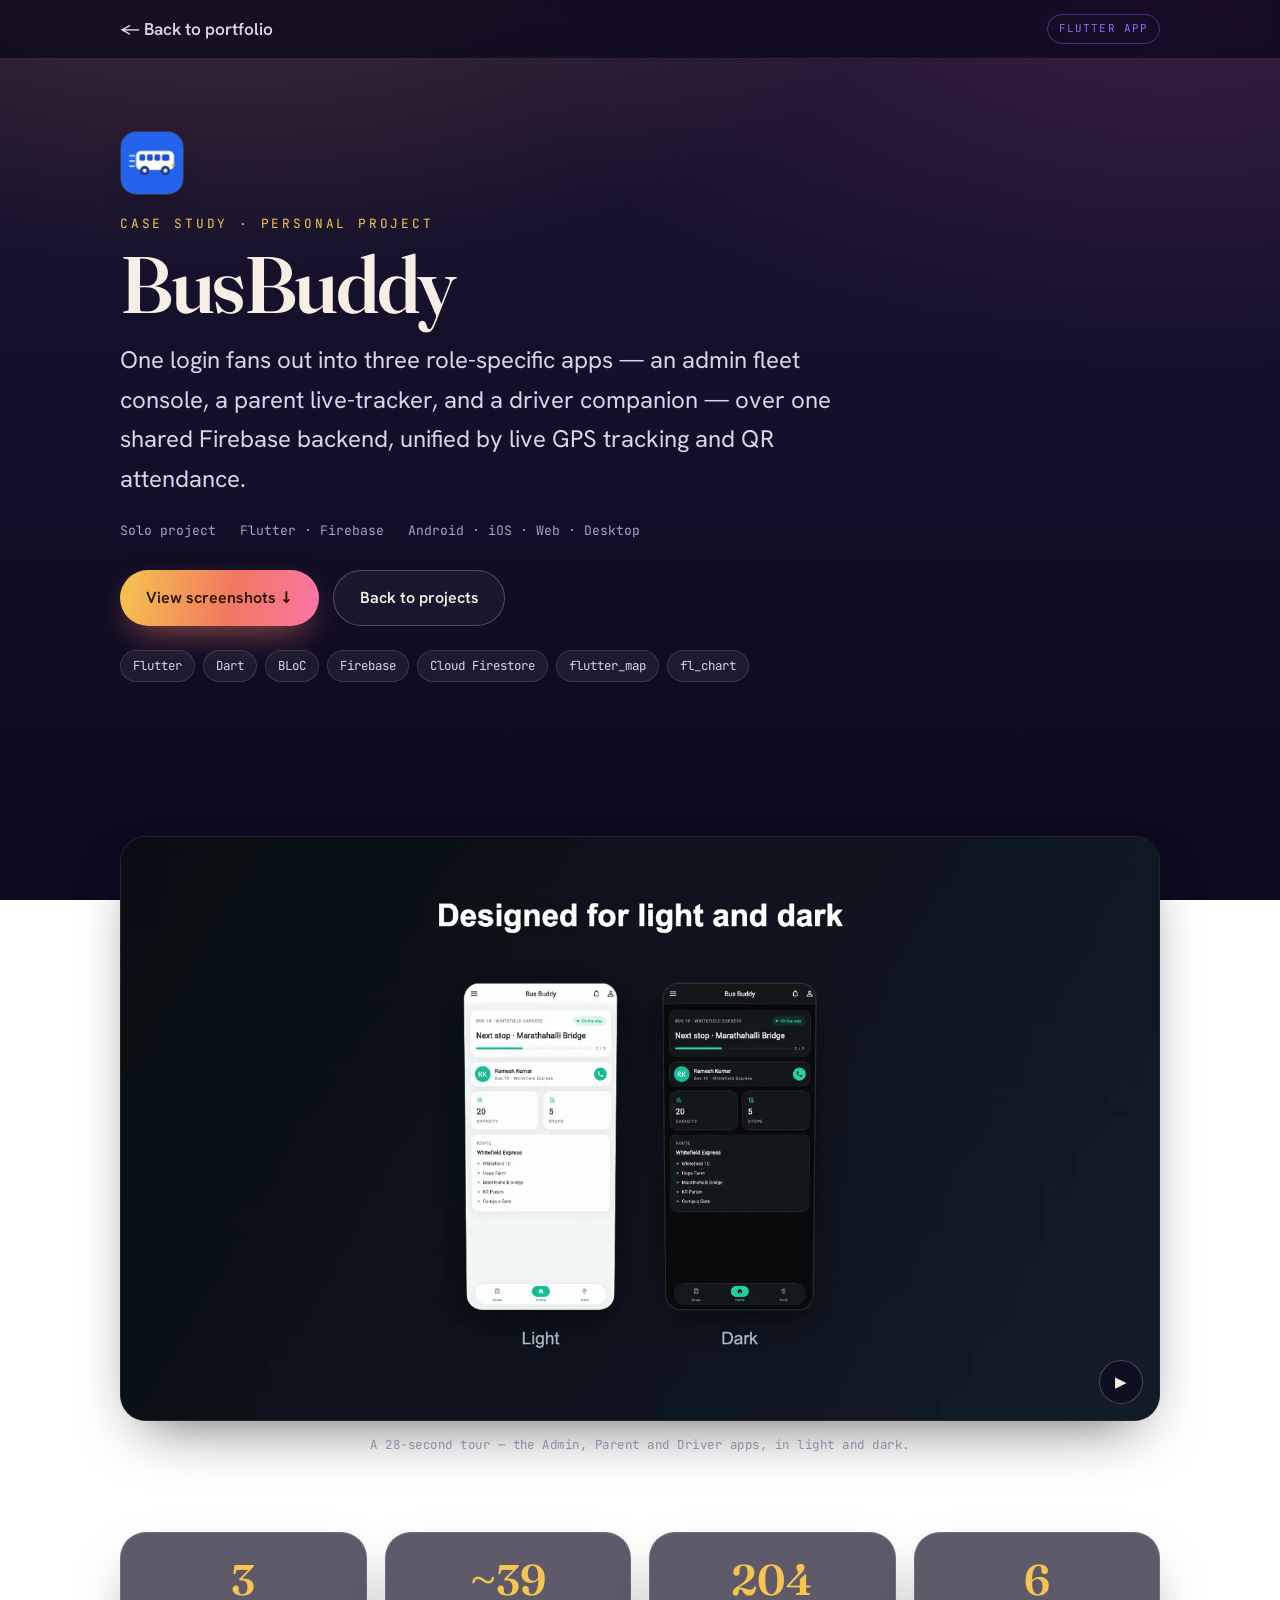
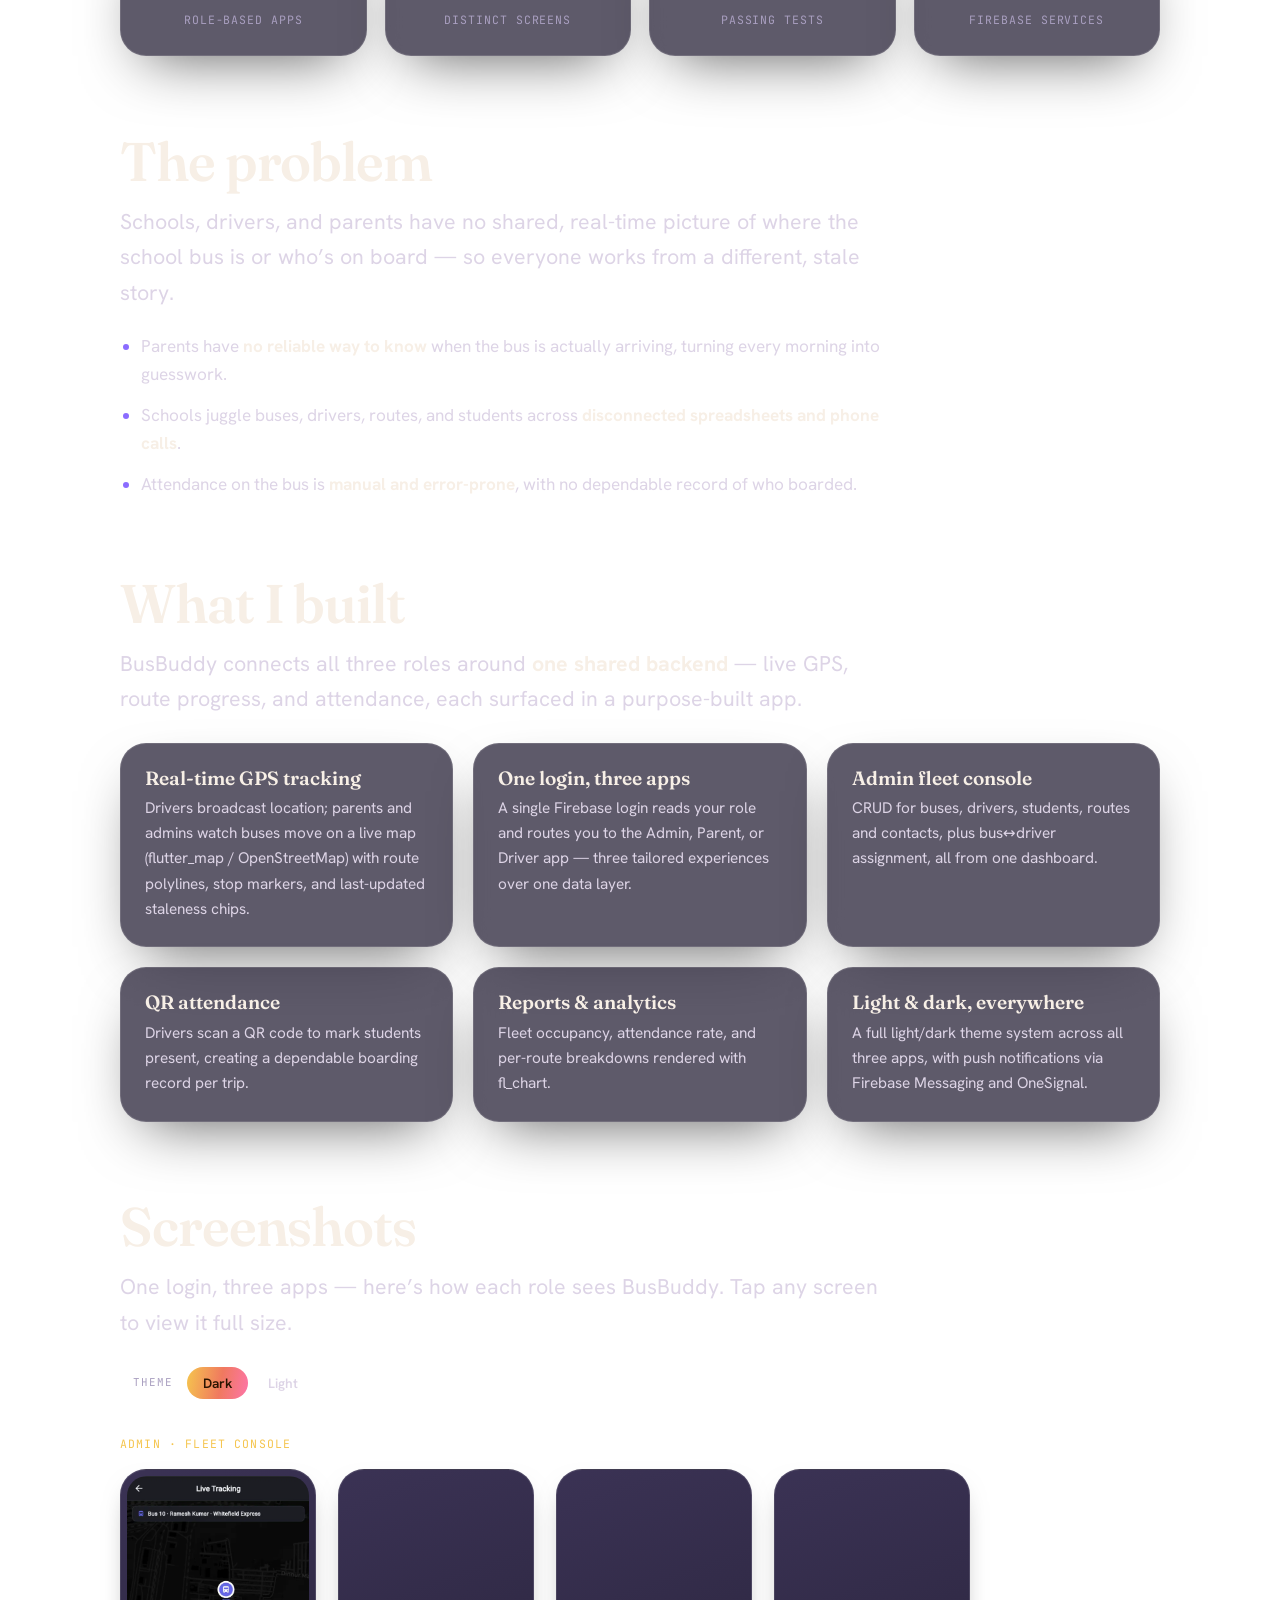
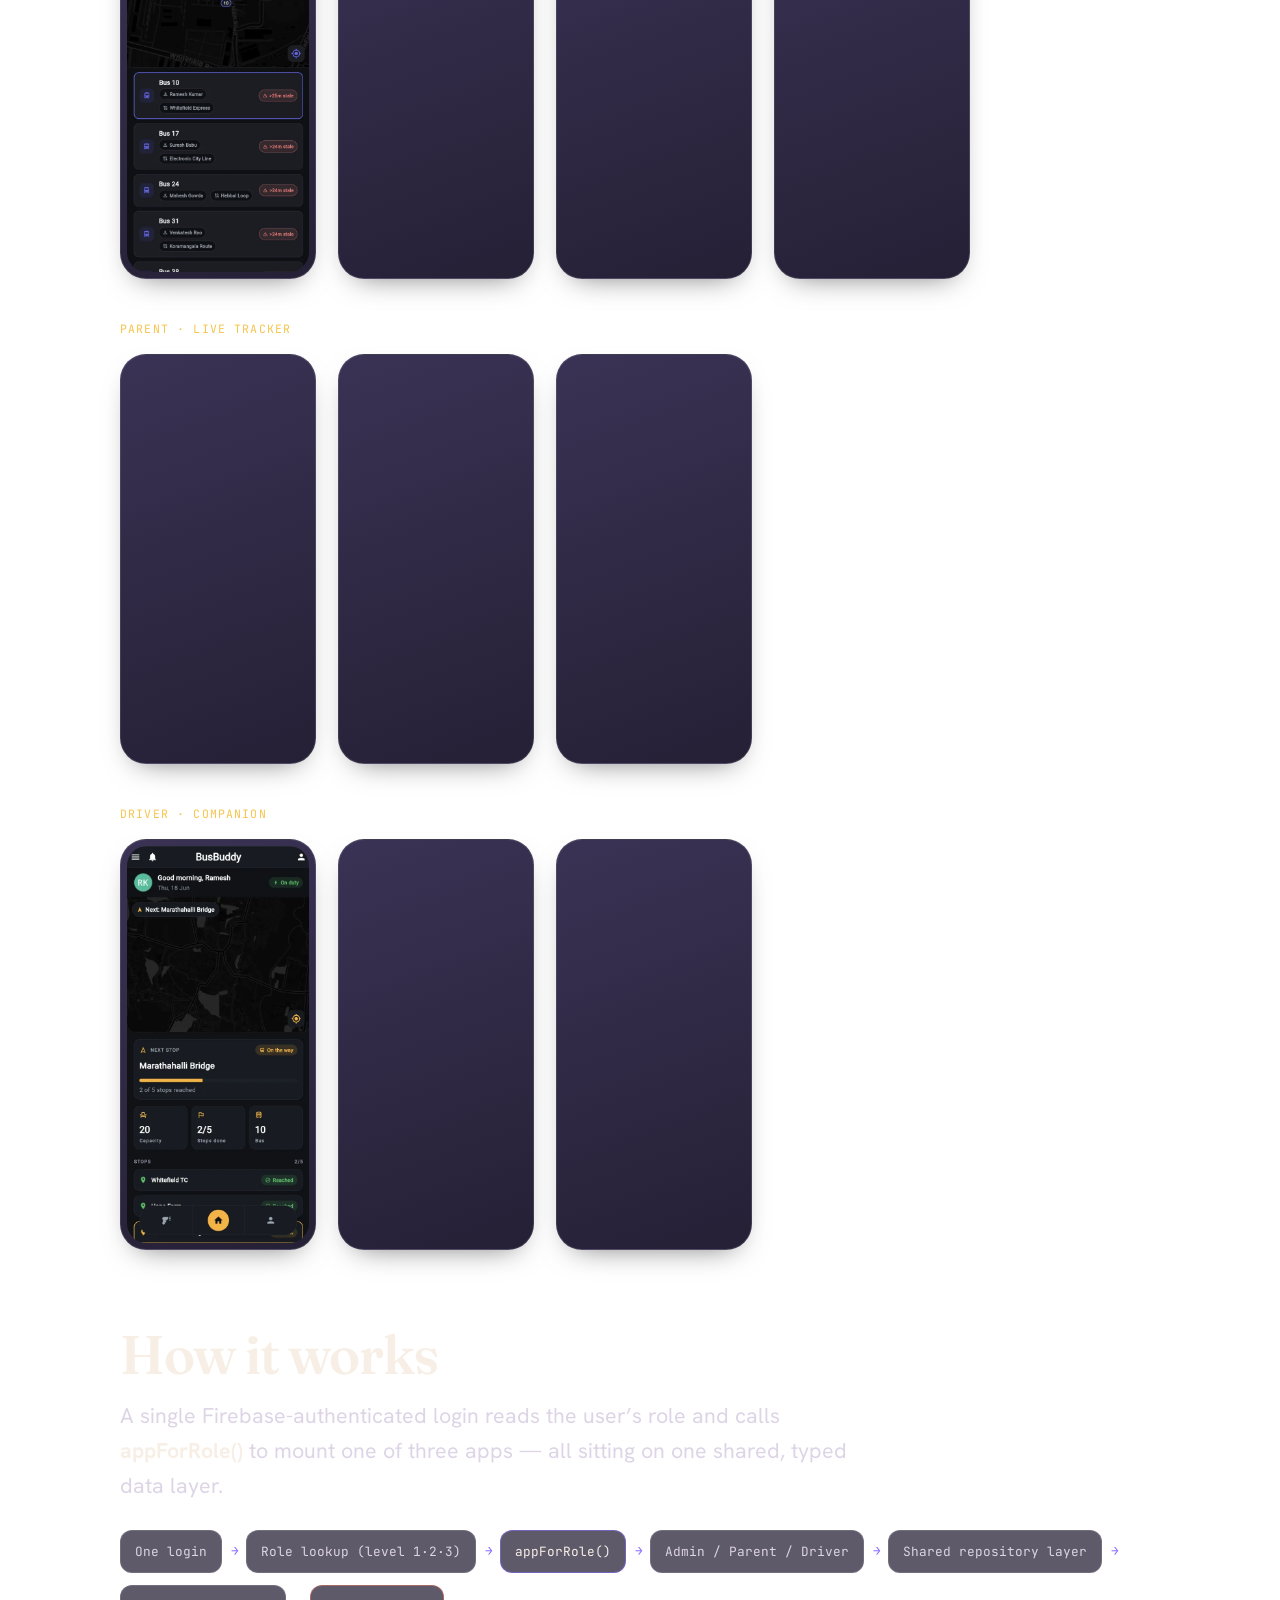
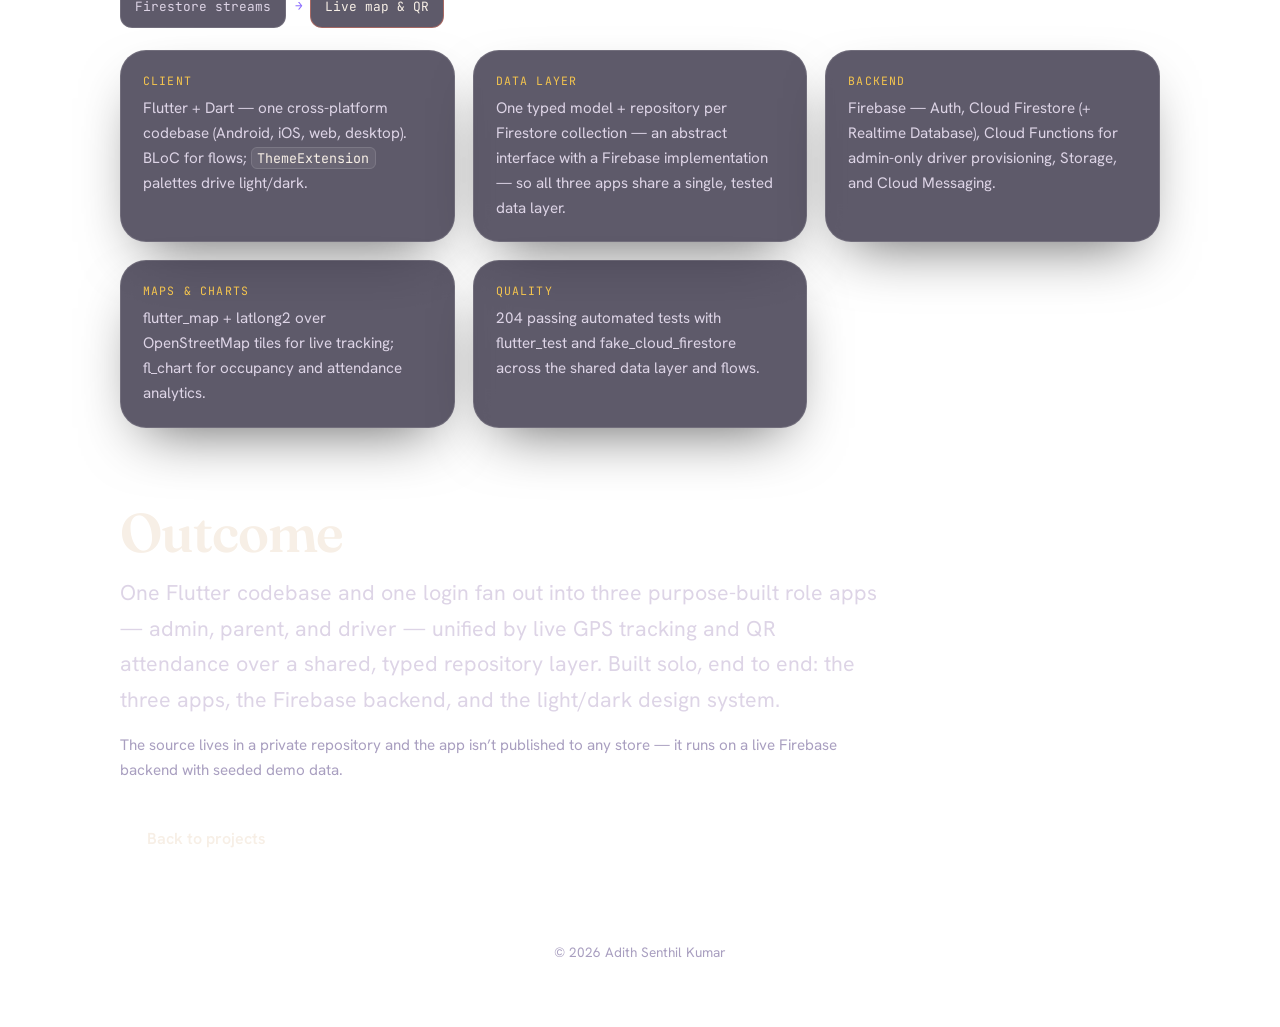
==== commit c9575b63: "Add BusBuddy promo reel + light/dark screenshot toggle - Promo reel: framed 16:9 video showpiece aft" ====
--- a/busbuddy.html
+++ b/busbuddy.html
@@ -51,6 +51,22 @@
       </ul>
     </section>
 
+    <!-- Reel -->
+    <section class="section case-block">
+      <figure class="reel-figure">
+        <div class="reel">
+          <video class="reel__video" data-reel loop muted playsinline preload="none"
+                 width="1920" height="1080"
+                 poster="media/busbuddy-reel-poster.webp"
+                 aria-label="BusBuddy product reel: phones rise with a 3D tilt to show the Admin, Parent and Driver apps in light and dark.">
+            <source src="media/busbuddy-reel.mp4" type="video/mp4">
+          </video>
+          <button class="reel__toggle" type="button" aria-label="Pause reel" hidden>&#9208;</button>
+        </div>
+        <figcaption class="reel__caption">A 28-second tour &mdash; the Admin, Parent and Driver apps, in light and dark.</figcaption>
+      </figure>
+    </section>
+
     <!-- Overview / stat strip -->
     <section class="section case-block">
       <div class="metrics">
@@ -91,21 +107,39 @@
       <h2 class="section__title">Screenshots</h2>
       <p class="case-lead">One login, three apps &mdash; here&rsquo;s how each role sees BusBuddy. Tap any screen to view it full size.</p>
 
-      <div class="shots">
+      <div class="theme-toggle" role="group" aria-label="Screenshot theme">
+        <span class="theme-toggle__label">Theme</span>
+        <button type="button" class="theme-toggle__btn is-active" data-set-theme="dark" aria-pressed="true">Dark</button>
+        <button type="button" class="theme-toggle__btn" data-set-theme="light" aria-pressed="false">Light</button>
+      </div>
+
+      <div class="shots" data-theme="dark">
         <div class="shots__group">
           <p class="shots__label">Admin &middot; Fleet console</p>
           <div class="shots__grid">
-            <button class="shot" type="button" data-full="screenshots/busbuddy/admin-tracking.webp" data-caption="Admin &middot; Live fleet tracking" aria-label="Admin live fleet tracking — view full size">
-              <img src="screenshots/busbuddy/admin-tracking-thumb.webp" alt="BusBuddy admin live-tracking screen: a map with a bus marker above a list of buses showing driver, route and last-updated staleness chips" width="560" height="1219" loading="lazy" decoding="async">
-            </button>
-            <button class="shot" type="button" data-full="screenshots/busbuddy/admin-home.webp" data-caption="Admin &middot; Fleet dashboard" aria-label="Admin fleet dashboard — view full size">
-              <img src="screenshots/busbuddy/admin-home-thumb.webp" alt="BusBuddy admin home screen: metric cards for buses, assigned and drivers above a searchable bus list with occupancy chips" width="560" height="1219" loading="lazy" decoding="async">
-            </button>
-            <button class="shot" type="button" data-full="screenshots/busbuddy/admin-reports.webp" data-caption="Admin &middot; Reports &amp; analytics" aria-label="Admin reports and analytics — view full size">
-              <img src="screenshots/busbuddy/admin-reports-thumb.webp" alt="BusBuddy admin reports screen: occupancy and attendance analytics rendered as charts with fl_chart" width="560" height="1219" loading="lazy" decoding="async">
-            </button>
-            <button class="shot" type="button" data-full="screenshots/busbuddy/admin-buses.webp" data-caption="Admin &middot; Bus management" aria-label="Admin bus management — view full size">
-              <img src="screenshots/busbuddy/admin-buses-thumb.webp" alt="BusBuddy admin bus-management screen: a list of buses with management actions" width="560" height="1219" loading="lazy" decoding="async">
+            <button class="shot" type="button" data-full="screenshots/busbuddy/admin-tracking.webp" data-full-light="screenshots/busbuddy/admin-tracking-light.webp" data-caption="Admin &middot; Live fleet tracking" aria-label="Admin live fleet tracking — view full size">
+              <span class="shot__media">
+                <img class="shot__img shot__img--dark" src="screenshots/busbuddy/admin-tracking-thumb.webp" alt="BusBuddy admin live-tracking screen: a map with a bus marker above a list of buses showing driver, route and last-updated staleness chips" width="560" height="1219" loading="lazy" decoding="async">
+                <img class="shot__img shot__img--light" src="screenshots/busbuddy/admin-tracking-light-thumb.webp" alt="" aria-hidden="true" width="560" height="1219" loading="lazy" decoding="async">
+              </span>
+            </button>
+            <button class="shot" type="button" data-full="screenshots/busbuddy/admin-home.webp" data-full-light="screenshots/busbuddy/admin-home-light.webp" data-caption="Admin &middot; Fleet dashboard" aria-label="Admin fleet dashboard — view full size">
+              <span class="shot__media">
+                <img class="shot__img shot__img--dark" src="screenshots/busbuddy/admin-home-thumb.webp" alt="BusBuddy admin home screen: metric cards for buses, assigned and drivers above a searchable bus list with occupancy chips" width="560" height="1219" loading="lazy" decoding="async">
+                <img class="shot__img shot__img--light" src="screenshots/busbuddy/admin-home-light-thumb.webp" alt="" aria-hidden="true" width="560" height="1219" loading="lazy" decoding="async">
+              </span>
+            </button>
+            <button class="shot" type="button" data-full="screenshots/busbuddy/admin-reports.webp" data-full-light="screenshots/busbuddy/admin-reports-light.webp" data-caption="Admin &middot; Reports &amp; analytics" aria-label="Admin reports and analytics — view full size">
+              <span class="shot__media">
+                <img class="shot__img shot__img--dark" src="screenshots/busbuddy/admin-reports-thumb.webp" alt="BusBuddy admin reports screen: occupancy and attendance analytics rendered as charts with fl_chart" width="560" height="1219" loading="lazy" decoding="async">
+                <img class="shot__img shot__img--light" src="screenshots/busbuddy/admin-reports-light-thumb.webp" alt="" aria-hidden="true" width="560" height="1219" loading="lazy" decoding="async">
+              </span>
+            </button>
+            <button class="shot" type="button" data-full="screenshots/busbuddy/admin-buses.webp" data-full-light="screenshots/busbuddy/admin-buses-light.webp" data-caption="Admin &middot; Bus management" aria-label="Admin bus management — view full size">
+              <span class="shot__media">
+                <img class="shot__img shot__img--dark" src="screenshots/busbuddy/admin-buses-thumb.webp" alt="BusBuddy admin bus-management screen: a list of buses with management actions" width="560" height="1219" loading="lazy" decoding="async">
+                <img class="shot__img shot__img--light" src="screenshots/busbuddy/admin-buses-light-thumb.webp" alt="" aria-hidden="true" width="560" height="1219" loading="lazy" decoding="async">
+              </span>
             </button>
           </div>
         </div>
@@ -113,14 +147,23 @@
         <div class="shots__group">
           <p class="shots__label">Parent &middot; Live tracker</p>
           <div class="shots__grid">
-            <button class="shot" type="button" data-full="screenshots/busbuddy/parent-home.webp" data-caption="Parent &middot; Live status" aria-label="Parent live status — view full size">
-              <img src="screenshots/busbuddy/parent-home-thumb.webp" alt="BusBuddy parent home screen: a mint status hero showing next stop and an ETA progress bar, the driver card, and the route stops" width="560" height="1219" loading="lazy" decoding="async">
-            </button>
-            <button class="shot" type="button" data-full="screenshots/busbuddy/parent-tracking.webp" data-caption="Parent &middot; Live location" aria-label="Parent live location — view full size">
-              <img src="screenshots/busbuddy/parent-tracking-thumb.webp" alt="BusBuddy parent live-location screen: the child's bus moving on a map in real time" width="560" height="1219" loading="lazy" decoding="async">
-            </button>
-            <button class="shot" type="button" data-full="screenshots/busbuddy/parent-bus.webp" data-caption="Parent &middot; Bus details" aria-label="Parent bus details — view full size">
-              <img src="screenshots/busbuddy/parent-bus-thumb.webp" alt="BusBuddy parent bus screen: bus, driver and route details" width="560" height="1219" loading="lazy" decoding="async">
+            <button class="shot" type="button" data-full="screenshots/busbuddy/parent-home.webp" data-full-light="screenshots/busbuddy/parent-home-light.webp" data-caption="Parent &middot; Live status" aria-label="Parent live status — view full size">
+              <span class="shot__media">
+                <img class="shot__img shot__img--dark" src="screenshots/busbuddy/parent-home-thumb.webp" alt="BusBuddy parent home screen: a mint status hero showing next stop and an ETA progress bar, the driver card, and the route stops" width="560" height="1219" loading="lazy" decoding="async">
+                <img class="shot__img shot__img--light" src="screenshots/busbuddy/parent-home-light-thumb.webp" alt="" aria-hidden="true" width="560" height="1219" loading="lazy" decoding="async">
+              </span>
+            </button>
+            <button class="shot" type="button" data-full="screenshots/busbuddy/parent-tracking.webp" data-full-light="screenshots/busbuddy/parent-tracking-light.webp" data-caption="Parent &middot; Live location" aria-label="Parent live location — view full size">
+              <span class="shot__media">
+                <img class="shot__img shot__img--dark" src="screenshots/busbuddy/parent-tracking-thumb.webp" alt="BusBuddy parent live-location screen: the child's bus moving on a map in real time" width="560" height="1219" loading="lazy" decoding="async">
+                <img class="shot__img shot__img--light" src="screenshots/busbuddy/parent-tracking-light-thumb.webp" alt="" aria-hidden="true" width="560" height="1219" loading="lazy" decoding="async">
+              </span>
+            </button>
+            <button class="shot" type="button" data-full="screenshots/busbuddy/parent-bus.webp" data-full-light="screenshots/busbuddy/parent-bus-light.webp" data-caption="Parent &middot; Bus details" aria-label="Parent bus details — view full size">
+              <span class="shot__media">
+                <img class="shot__img shot__img--dark" src="screenshots/busbuddy/parent-bus-thumb.webp" alt="BusBuddy parent bus screen: bus, driver and route details" width="560" height="1219" loading="lazy" decoding="async">
+                <img class="shot__img shot__img--light" src="screenshots/busbuddy/parent-bus-light-thumb.webp" alt="" aria-hidden="true" width="560" height="1219" loading="lazy" decoding="async">
+              </span>
             </button>
           </div>
         </div>
@@ -128,14 +171,23 @@
         <div class="shots__group">
           <p class="shots__label">Driver &middot; Companion</p>
           <div class="shots__grid">
-            <button class="shot" type="button" data-full="screenshots/busbuddy/driver-home.webp" data-caption="Driver &middot; Dashboard" aria-label="Driver dashboard — view full size">
-              <img src="screenshots/busbuddy/driver-home-thumb.webp" alt="BusBuddy driver home screen: a greeting, a pinned live map, a status hero, stat cards and a stops timeline" width="560" height="1219" loading="lazy" decoding="async">
-            </button>
-            <button class="shot" type="button" data-full="screenshots/busbuddy/driver-scan.webp" data-caption="Driver &middot; QR attendance" aria-label="Driver QR attendance scan — view full size">
-              <img src="screenshots/busbuddy/driver-scan-thumb.webp" alt="BusBuddy driver QR-scan screen for marking students present by scanning a code" width="560" height="1219" loading="lazy" decoding="async">
-            </button>
-            <button class="shot" type="button" data-full="screenshots/busbuddy/driver-attendance.webp" data-caption="Driver &middot; Attendance" aria-label="Driver attendance list — view full size">
-              <img src="screenshots/busbuddy/driver-attendance-thumb.webp" alt="BusBuddy driver attendance screen listing students and their boarding status" width="560" height="1219" loading="lazy" decoding="async">
+            <button class="shot" type="button" data-full="screenshots/busbuddy/driver-home.webp" data-full-light="screenshots/busbuddy/driver-home-light.webp" data-caption="Driver &middot; Dashboard" aria-label="Driver dashboard — view full size">
+              <span class="shot__media">
+                <img class="shot__img shot__img--dark" src="screenshots/busbuddy/driver-home-thumb.webp" alt="BusBuddy driver home screen: a greeting, a pinned live map, a status hero, stat cards and a stops timeline" width="560" height="1219" loading="lazy" decoding="async">
+                <img class="shot__img shot__img--light" src="screenshots/busbuddy/driver-home-light-thumb.webp" alt="" aria-hidden="true" width="560" height="1219" loading="lazy" decoding="async">
+              </span>
+            </button>
+            <button class="shot" type="button" data-full="screenshots/busbuddy/driver-scan.webp" data-full-light="screenshots/busbuddy/driver-scan-light.webp" data-caption="Driver &middot; QR attendance" aria-label="Driver QR attendance scan — view full size">
+              <span class="shot__media">
+                <img class="shot__img shot__img--dark" src="screenshots/busbuddy/driver-scan-thumb.webp" alt="BusBuddy driver QR-scan screen for marking students present by scanning a code" width="560" height="1219" loading="lazy" decoding="async">
+                <img class="shot__img shot__img--light" src="screenshots/busbuddy/driver-scan-light-thumb.webp" alt="" aria-hidden="true" width="560" height="1219" loading="lazy" decoding="async">
+              </span>
+            </button>
+            <button class="shot" type="button" data-full="screenshots/busbuddy/driver-attendance.webp" data-full-light="screenshots/busbuddy/driver-attendance-light.webp" data-caption="Driver &middot; Attendance" aria-label="Driver attendance list — view full size">
+              <span class="shot__media">
+                <img class="shot__img shot__img--dark" src="screenshots/busbuddy/driver-attendance-thumb.webp" alt="BusBuddy driver attendance screen listing students and their boarding status" width="560" height="1219" loading="lazy" decoding="async">
+                <img class="shot__img shot__img--light" src="screenshots/busbuddy/driver-attendance-light-thumb.webp" alt="" aria-hidden="true" width="560" height="1219" loading="lazy" decoding="async">
+              </span>
             </button>
           </div>
         </div>
@@ -181,5 +233,6 @@
 
   <script>document.getElementById('year').textContent = new Date().getFullYear();</script>
   <script src="gallery.js" defer></script>
+  <script src="reel.js" defer></script>
 </body>
 </html>
--- a/style.css
+++ b/style.css
@@ -854,7 +854,11 @@
   transition: transform 0.3s var(--ease), border-color 0.3s var(--ease), box-shadow 0.3s var(--ease);
   -webkit-tap-highlight-color: transparent;
 }
-.shot img { width: 100%; height: auto; display: block; border-radius: 20px; }
+.shot__media { position: relative; display: block; border-radius: 20px; overflow: hidden; }
+.shot__img { display: block; width: 100%; height: auto; transition: opacity 0.45s var(--ease); }
+.shot__img--light { position: absolute; top: 0; left: 0; height: 100%; object-fit: cover; opacity: 0; }
+.shots[data-theme="light"] .shot__img--dark { opacity: 0; }
+.shots[data-theme="light"] .shot__img--light { opacity: 1; }
 .shot:hover {
   transform: translateY(-6px);
   border-color: var(--stroke-strong);
@@ -919,6 +923,7 @@
   box-shadow: 0 40px 90px -30px rgba(0, 0, 0, 0.92);
   background: var(--bg-night);
   animation: lb-pop 0.32s var(--ease);
+  transition: opacity 0.3s var(--ease);
 }
 @keyframes lb-pop {
   from { opacity: 0; transform: scale(0.96) translateY(10px); }
@@ -996,3 +1001,81 @@
   border: 1px solid var(--stroke);
   color: var(--ink);
 }
+
+/* ---- Promo reel (case-study showpiece) ---- */
+.reel-figure { margin: 0; }
+.reel {
+  position: relative;
+  aspect-ratio: 16 / 9;
+  border-radius: var(--radius-lg);
+  overflow: hidden;
+  border: 1px solid var(--stroke);
+  box-shadow: var(--shadow);
+  background: #06070d;
+}
+.reel__video { display: block; width: 100%; height: 100%; object-fit: cover; }
+.reel__toggle {
+  position: absolute;
+  bottom: 16px;
+  right: 16px;
+  width: 44px;
+  height: 44px;
+  display: inline-flex;
+  align-items: center;
+  justify-content: center;
+  border-radius: 999px;
+  border: 1px solid var(--stroke-strong);
+  background: rgba(13, 10, 31, 0.6);
+  -webkit-backdrop-filter: blur(8px);
+  backdrop-filter: blur(8px);
+  color: var(--ink);
+  font-size: 0.95rem;
+  line-height: 1;
+  cursor: pointer;
+  transition: background 0.2s var(--ease), border-color 0.2s var(--ease), transform 0.2s var(--ease);
+}
+.reel__toggle:hover { background: rgba(240, 121, 95, 0.22); border-color: var(--coral); transform: scale(1.06); }
+.reel__toggle:focus-visible { outline: 2px solid var(--gold); outline-offset: 2px; }
+.reel__caption {
+  margin: 14px 0 0;
+  font-family: var(--font-mono);
+  font-size: 0.78rem;
+  letter-spacing: 0.04em;
+  color: var(--ink-dim);
+  text-align: center;
+}
+
+/* ---- Screenshot theme toggle (Dark / Light) ---- */
+.theme-toggle {
+  display: inline-flex;
+  align-items: center;
+  gap: 4px;
+  margin-top: 22px;
+  padding: 4px;
+  border: 1px solid var(--stroke);
+  border-radius: 999px;
+  background: rgba(255, 255, 255, 0.04);
+}
+.theme-toggle__label {
+  font-family: var(--font-mono);
+  font-size: 0.68rem;
+  letter-spacing: 0.1em;
+  text-transform: uppercase;
+  color: var(--ink-dim);
+  padding: 0 10px 0 8px;
+}
+.theme-toggle__btn {
+  font-family: var(--font-body);
+  font-weight: 600;
+  font-size: 0.85rem;
+  color: var(--ink-soft);
+  padding: 7px 16px;
+  border: none;
+  border-radius: 999px;
+  background: transparent;
+  cursor: pointer;
+  transition: background 0.25s var(--ease), color 0.25s var(--ease);
+}
+.theme-toggle__btn:hover { color: var(--ink); }
+.theme-toggle__btn.is-active { background: var(--accent); color: #2a1400; }
+.theme-toggle__btn:focus-visible { outline: 2px solid var(--gold); outline-offset: 2px; }
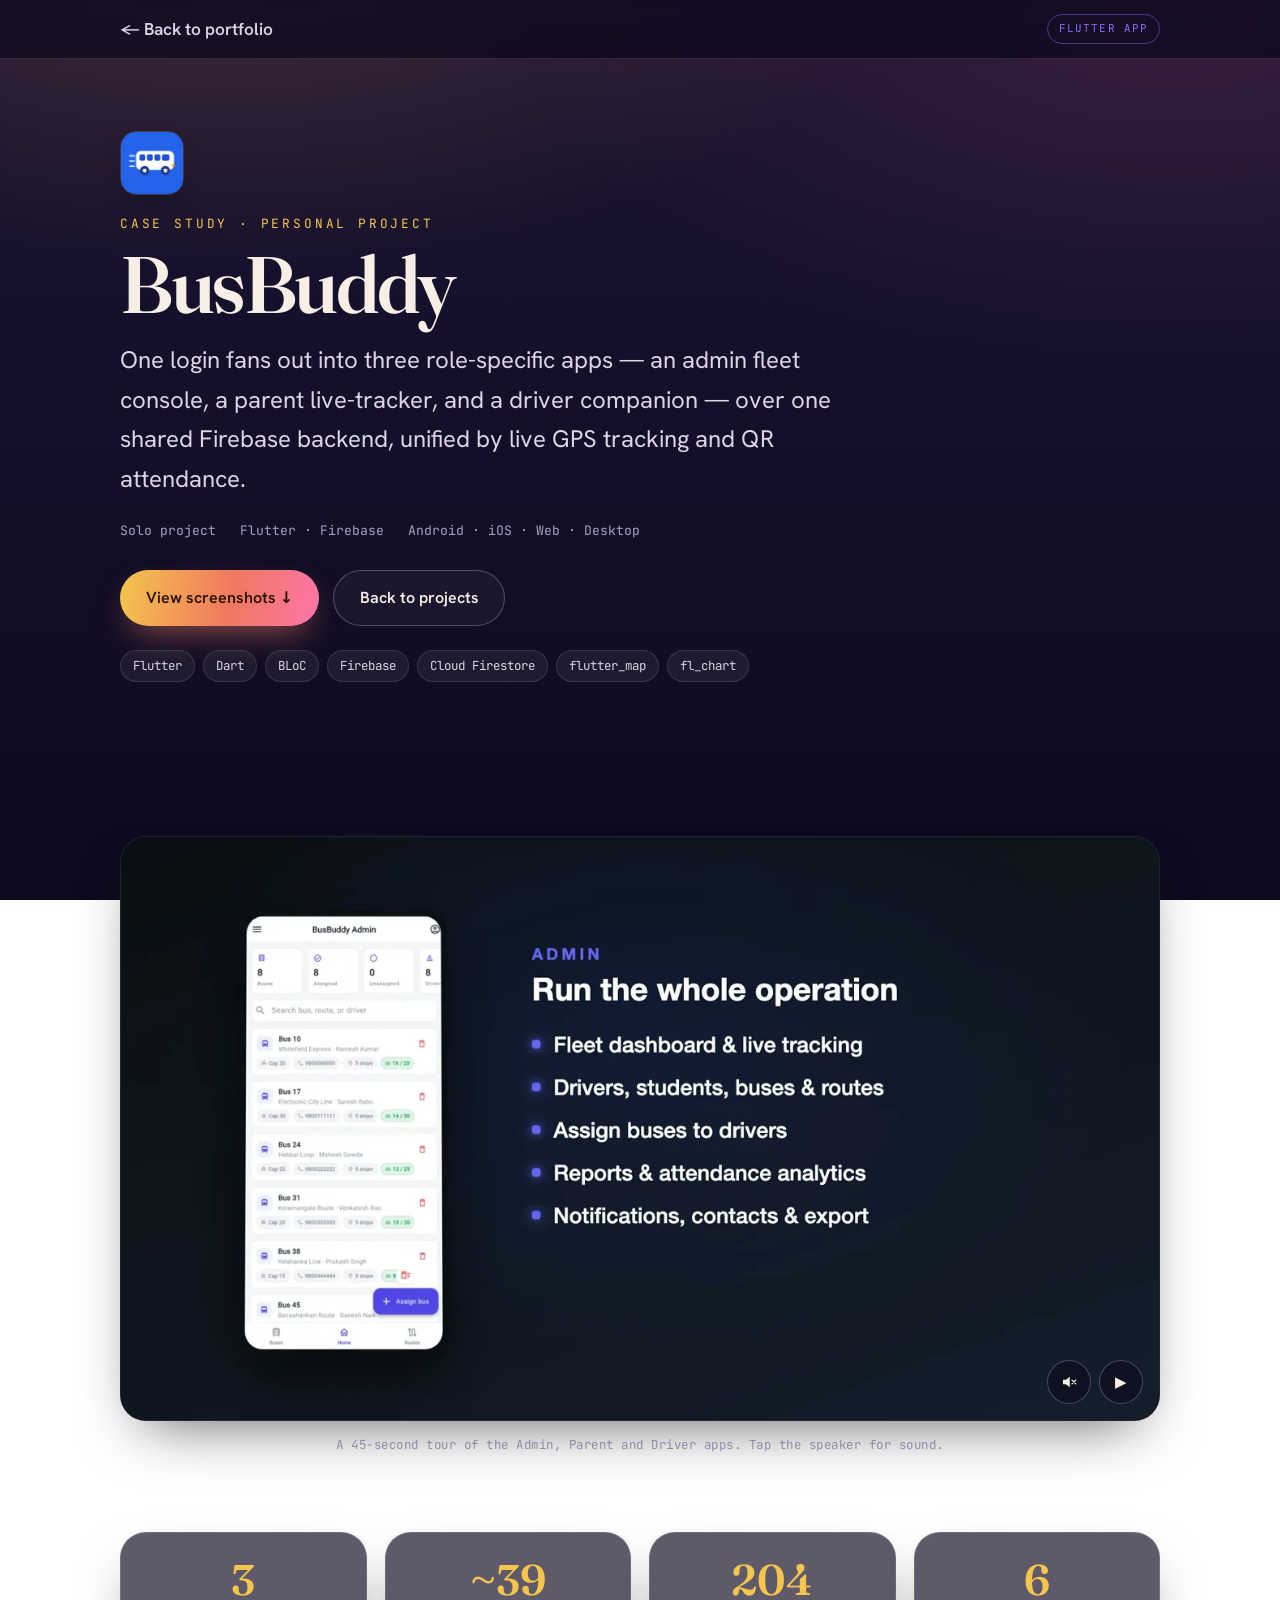
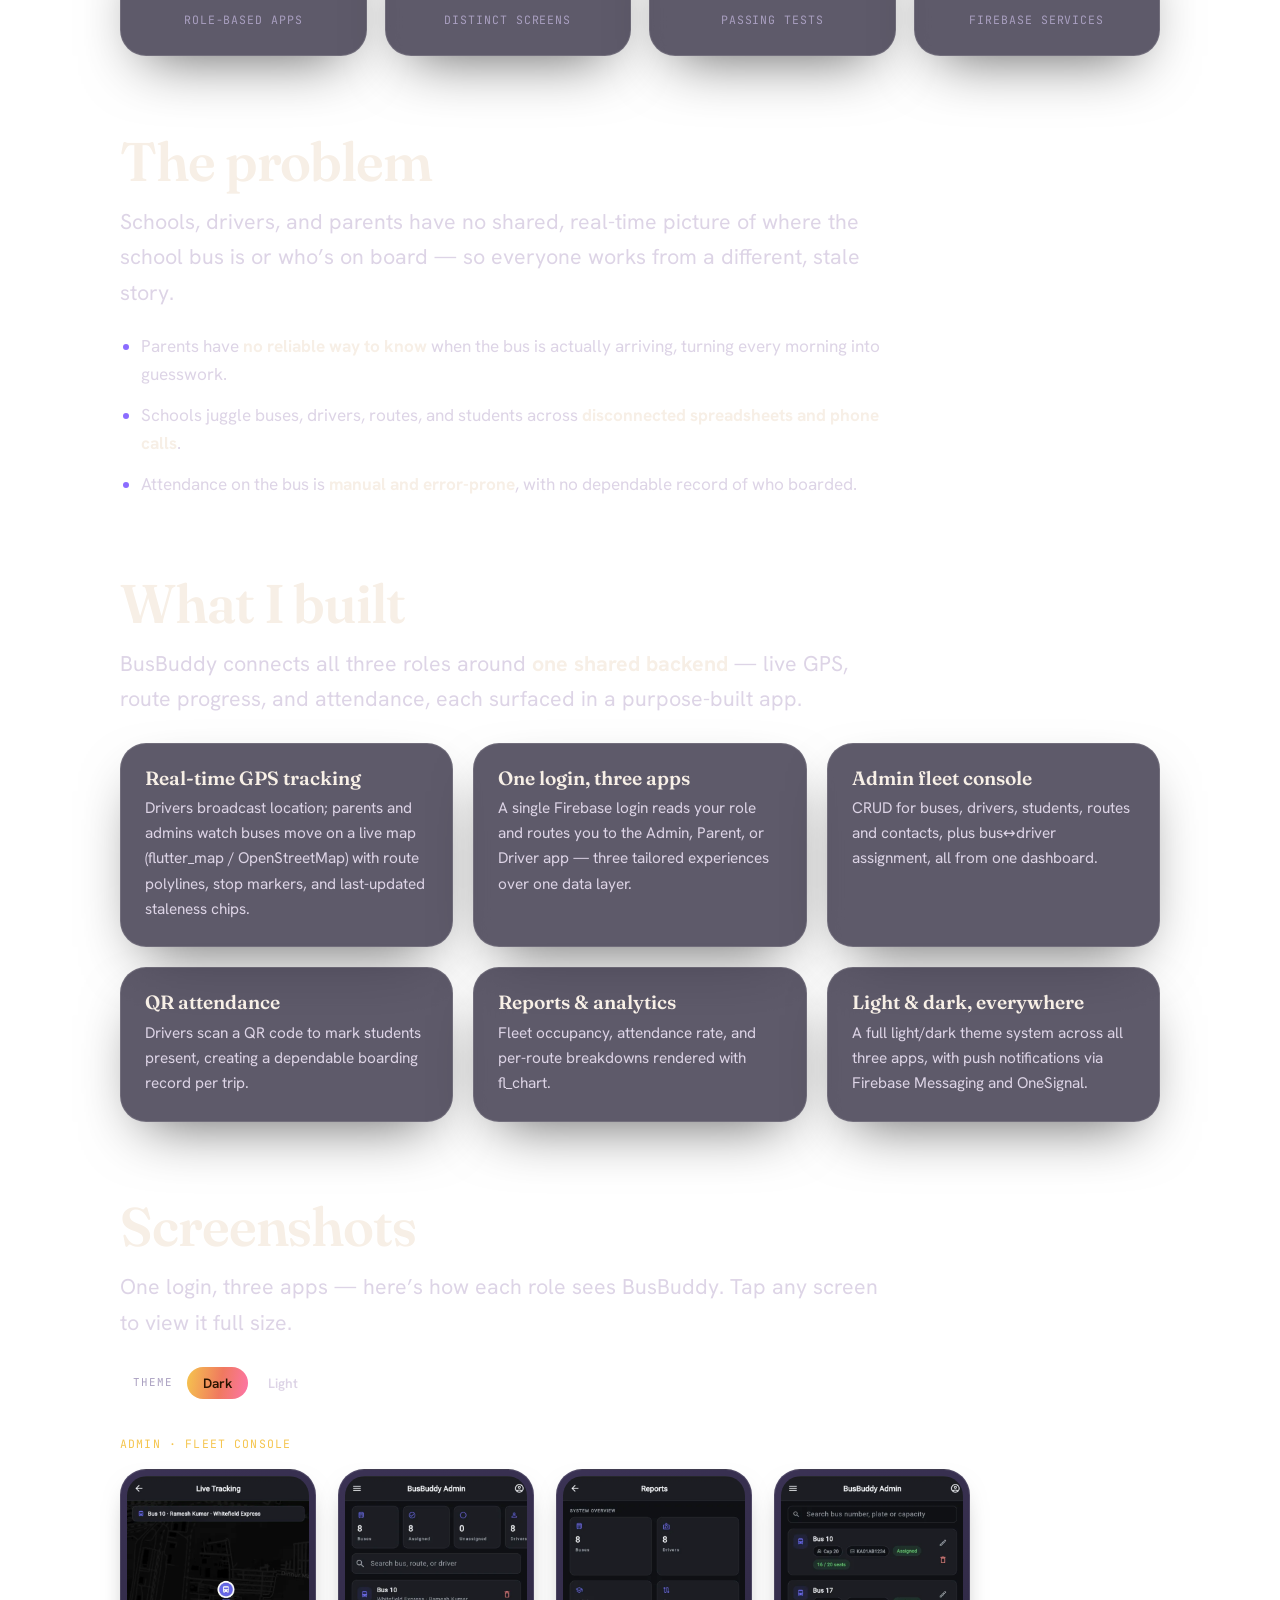
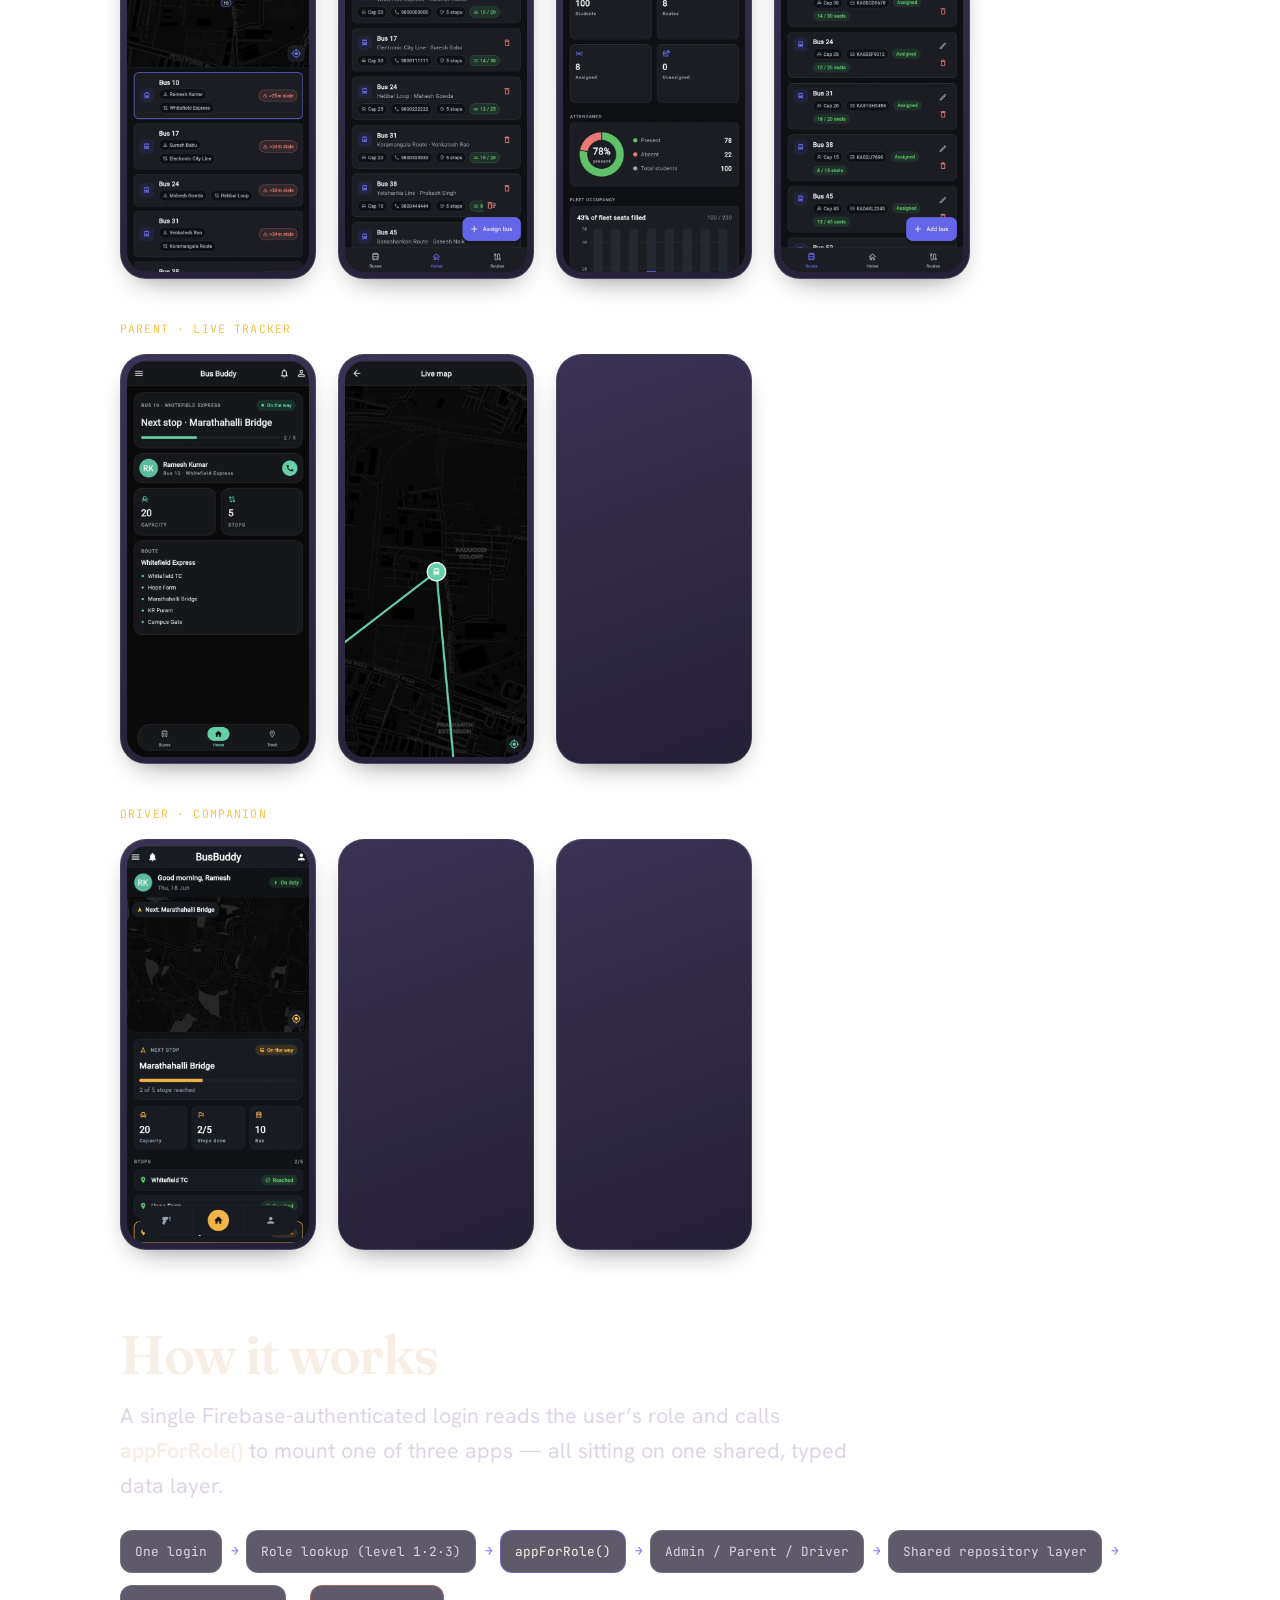
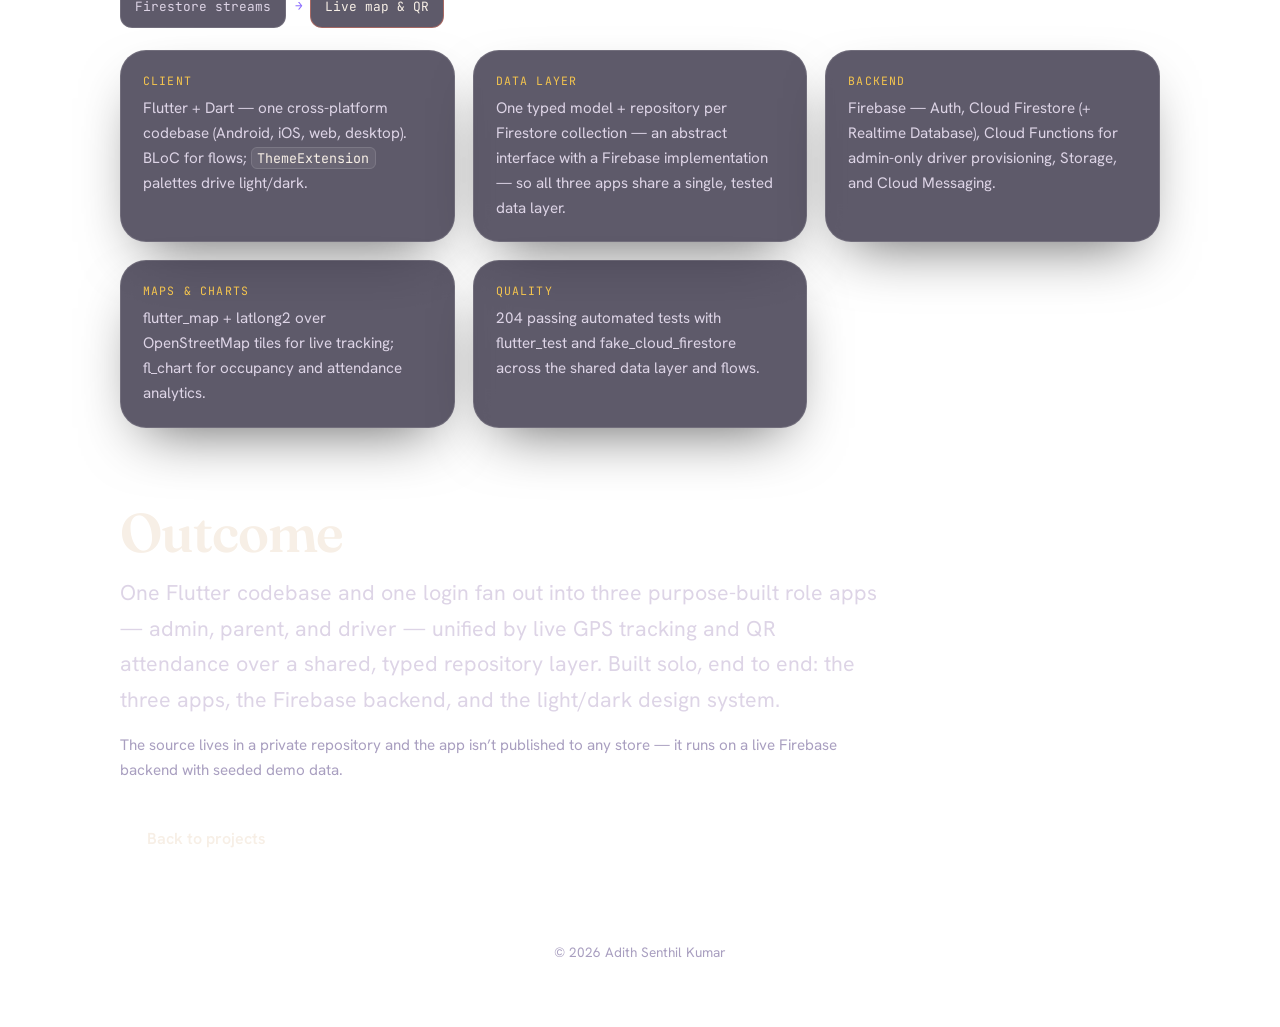
==== commit 9df224c1: "Add StayTrack case study (live web app) + audio reels for all 3 apps StayTrack (new, 2nd project): -" ====
--- a/busbuddy.html
+++ b/busbuddy.html
@@ -58,12 +58,12 @@
           <video class="reel__video" data-reel loop muted playsinline preload="none"
                  width="1920" height="1080"
                  poster="media/busbuddy-reel-poster.webp"
-                 aria-label="BusBuddy product reel: phones rise with a 3D tilt to show the Admin, Parent and Driver apps in light and dark.">
+                 aria-label="BusBuddy product reel: a tour of the Admin, Parent and Driver apps — fleet management, live tracking, QR attendance and analytics.">
             <source src="media/busbuddy-reel.mp4" type="video/mp4">
           </video>
           <button class="reel__toggle" type="button" aria-label="Pause reel" hidden>&#9208;</button>
         </div>
-        <figcaption class="reel__caption">A 28-second tour &mdash; the Admin, Parent and Driver apps, in light and dark.</figcaption>
+        <figcaption class="reel__caption">A 45-second tour of the Admin, Parent and Driver apps. Tap the speaker for sound.</figcaption>
       </figure>
     </section>
 
--- a/style.css
+++ b/style.css
@@ -859,6 +859,30 @@
 .shot__img--light { position: absolute; top: 0; left: 0; height: 100%; object-fit: cover; opacity: 0; }
 .shots[data-theme="light"] .shot__img--dark { opacity: 0; }
 .shots[data-theme="light"] .shot__img--light { opacity: 1; }
+
+/* Web (desktop / landscape) shots — a subtle browser-window frame */
+.shot--web {
+  flex: 1 1 340px;
+  max-width: 520px;
+  padding: 0;
+  border-radius: 12px;
+  overflow: hidden;
+  background: var(--glass-strong);
+  display: flex;
+  flex-direction: column;
+}
+.shot--web::before {
+  content: "";
+  height: 26px;
+  flex: none;
+  border-bottom: 1px solid var(--stroke);
+  background:
+    radial-gradient(circle 3.5px at 16px 13px, #ff5f57 96%, transparent),
+    radial-gradient(circle 3.5px at 30px 13px, #febc2e 96%, transparent),
+    radial-gradient(circle 3.5px at 44px 13px, #28c840 96%, transparent),
+    rgba(255, 255, 255, 0.04);
+}
+.shot--web .shot__media { border-radius: 0; }
 .shot:hover {
   transform: translateY(-6px);
   border-color: var(--stroke-strong);
@@ -914,7 +938,7 @@
   padding: clamp(16px, 4vw, 40px);
 }
 .lightbox__img {
-  max-width: min(92vw, 460px);
+  max-width: min(94vw, 980px);
   max-height: 80vh;
   width: auto;
   height: auto;
@@ -1013,11 +1037,12 @@
   box-shadow: var(--shadow);
   background: #06070d;
 }
+.reel--portrait { aspect-ratio: 9 / 16; max-width: 380px; margin-inline: auto; }
 .reel__video { display: block; width: 100%; height: 100%; object-fit: cover; }
-.reel__toggle {
+.reel__toggle,
+.reel__mute {
   position: absolute;
   bottom: 16px;
-  right: 16px;
   width: 44px;
   height: 44px;
   display: inline-flex;
@@ -1034,8 +1059,12 @@
   cursor: pointer;
   transition: background 0.2s var(--ease), border-color 0.2s var(--ease), transform 0.2s var(--ease);
 }
-.reel__toggle:hover { background: rgba(240, 121, 95, 0.22); border-color: var(--coral); transform: scale(1.06); }
-.reel__toggle:focus-visible { outline: 2px solid var(--gold); outline-offset: 2px; }
+.reel__toggle { right: 16px; }
+.reel__mute { right: 68px; }
+.reel__toggle:hover,
+.reel__mute:hover { background: rgba(240, 121, 95, 0.22); border-color: var(--coral); transform: scale(1.06); }
+.reel__toggle:focus-visible,
+.reel__mute:focus-visible { outline: 2px solid var(--gold); outline-offset: 2px; }
 .reel__caption {
   margin: 14px 0 0;
   font-family: var(--font-mono);
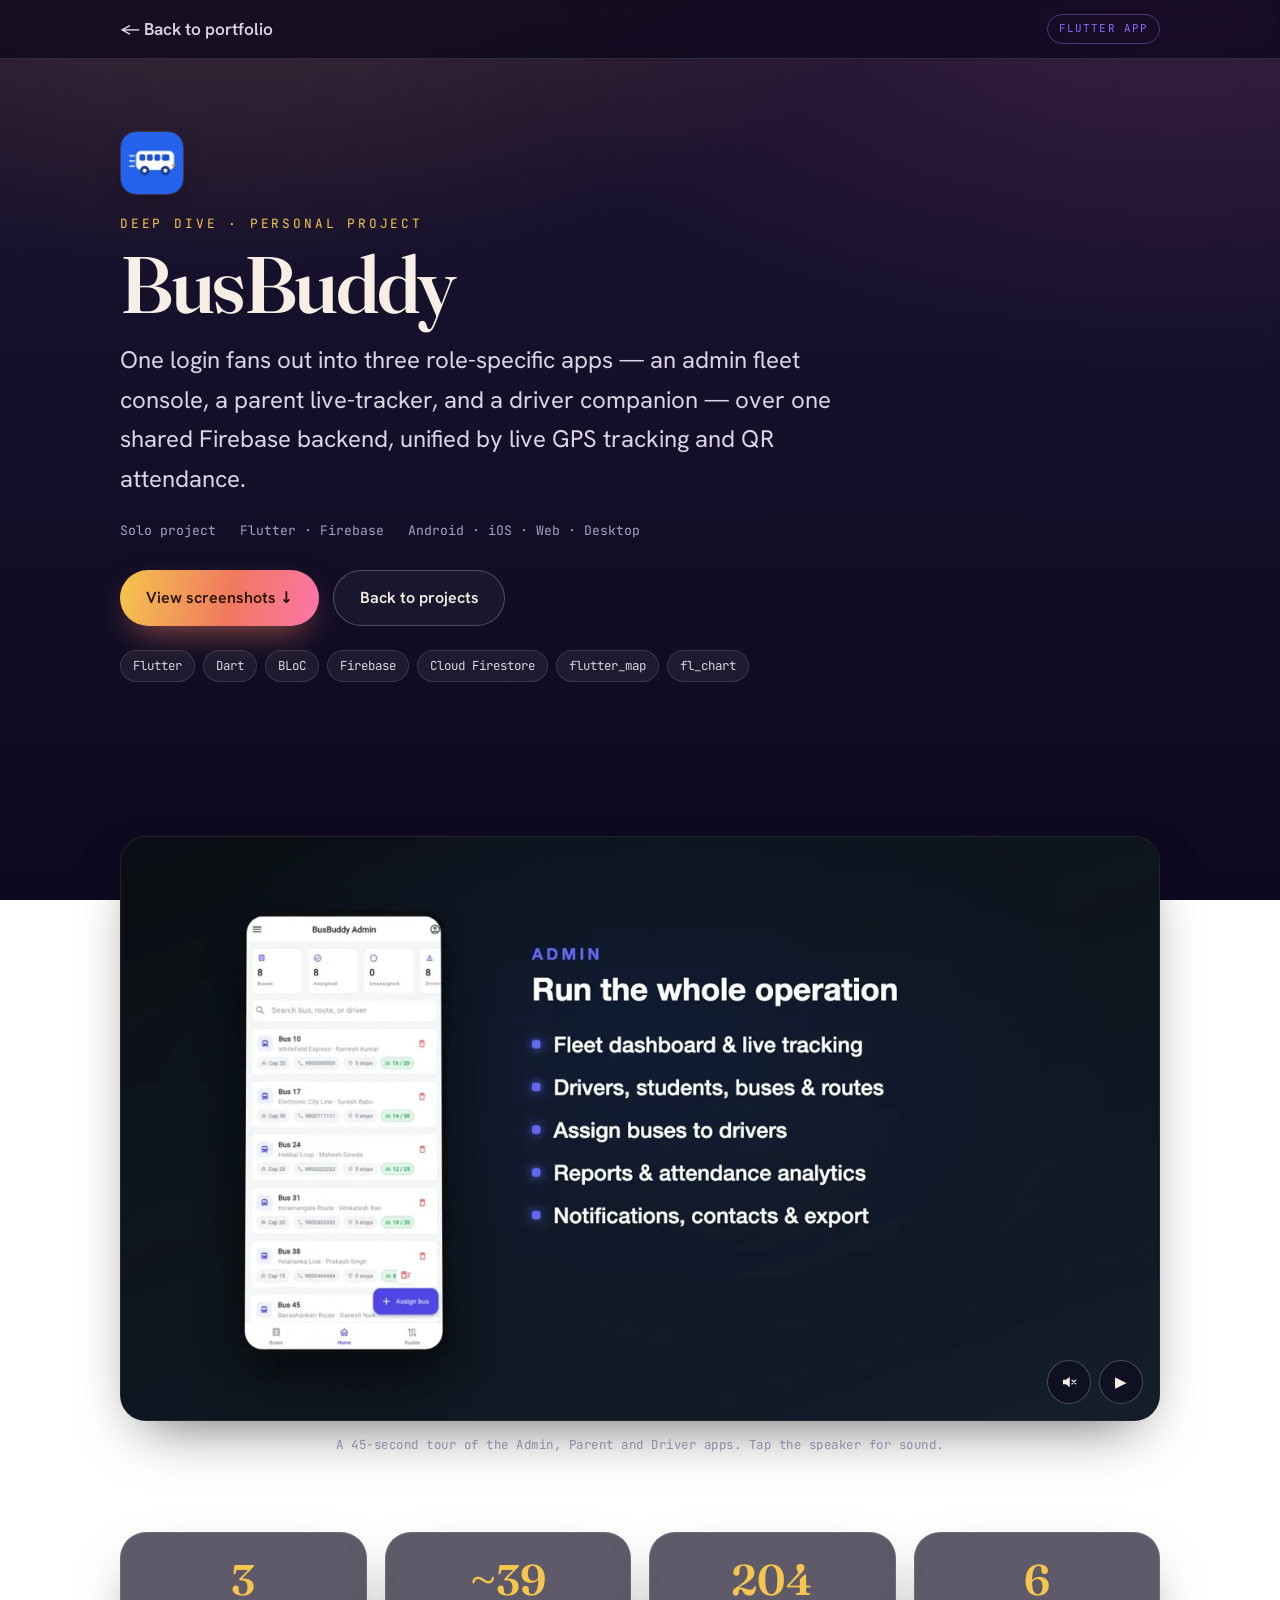
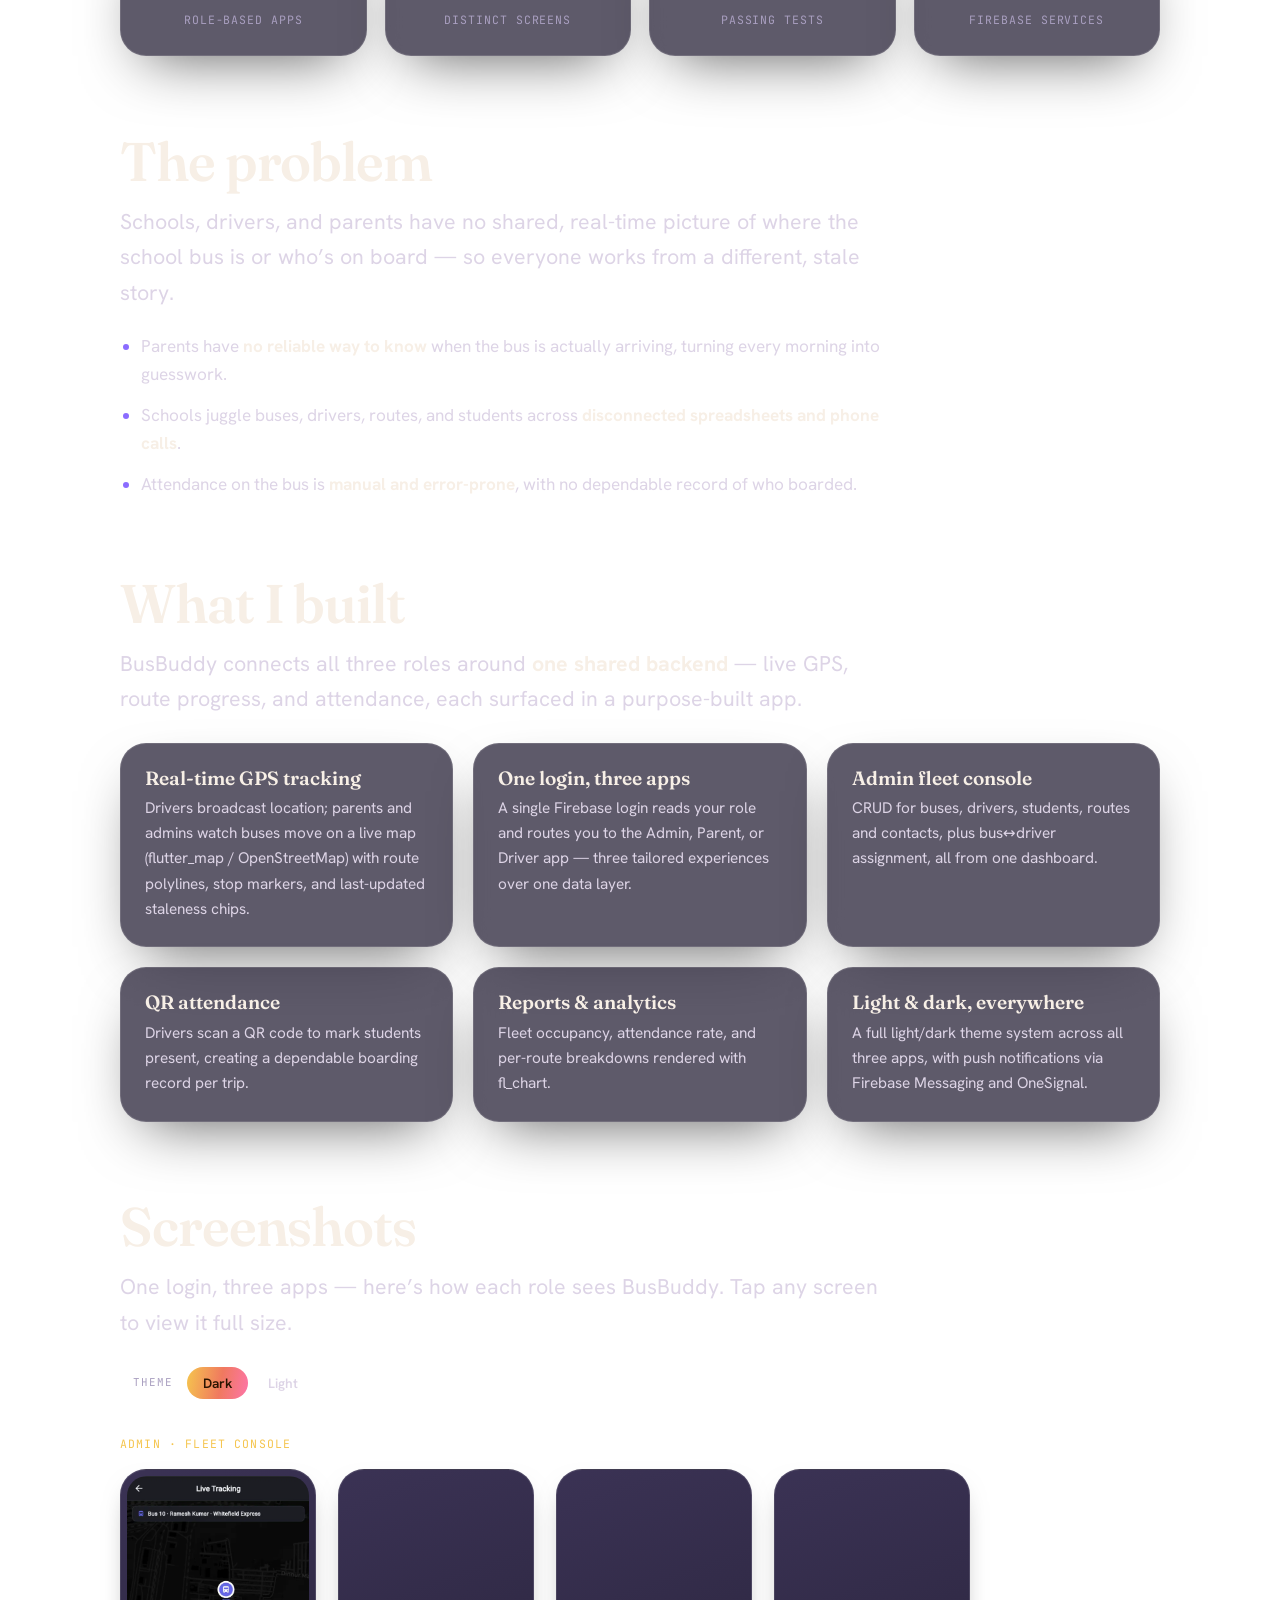
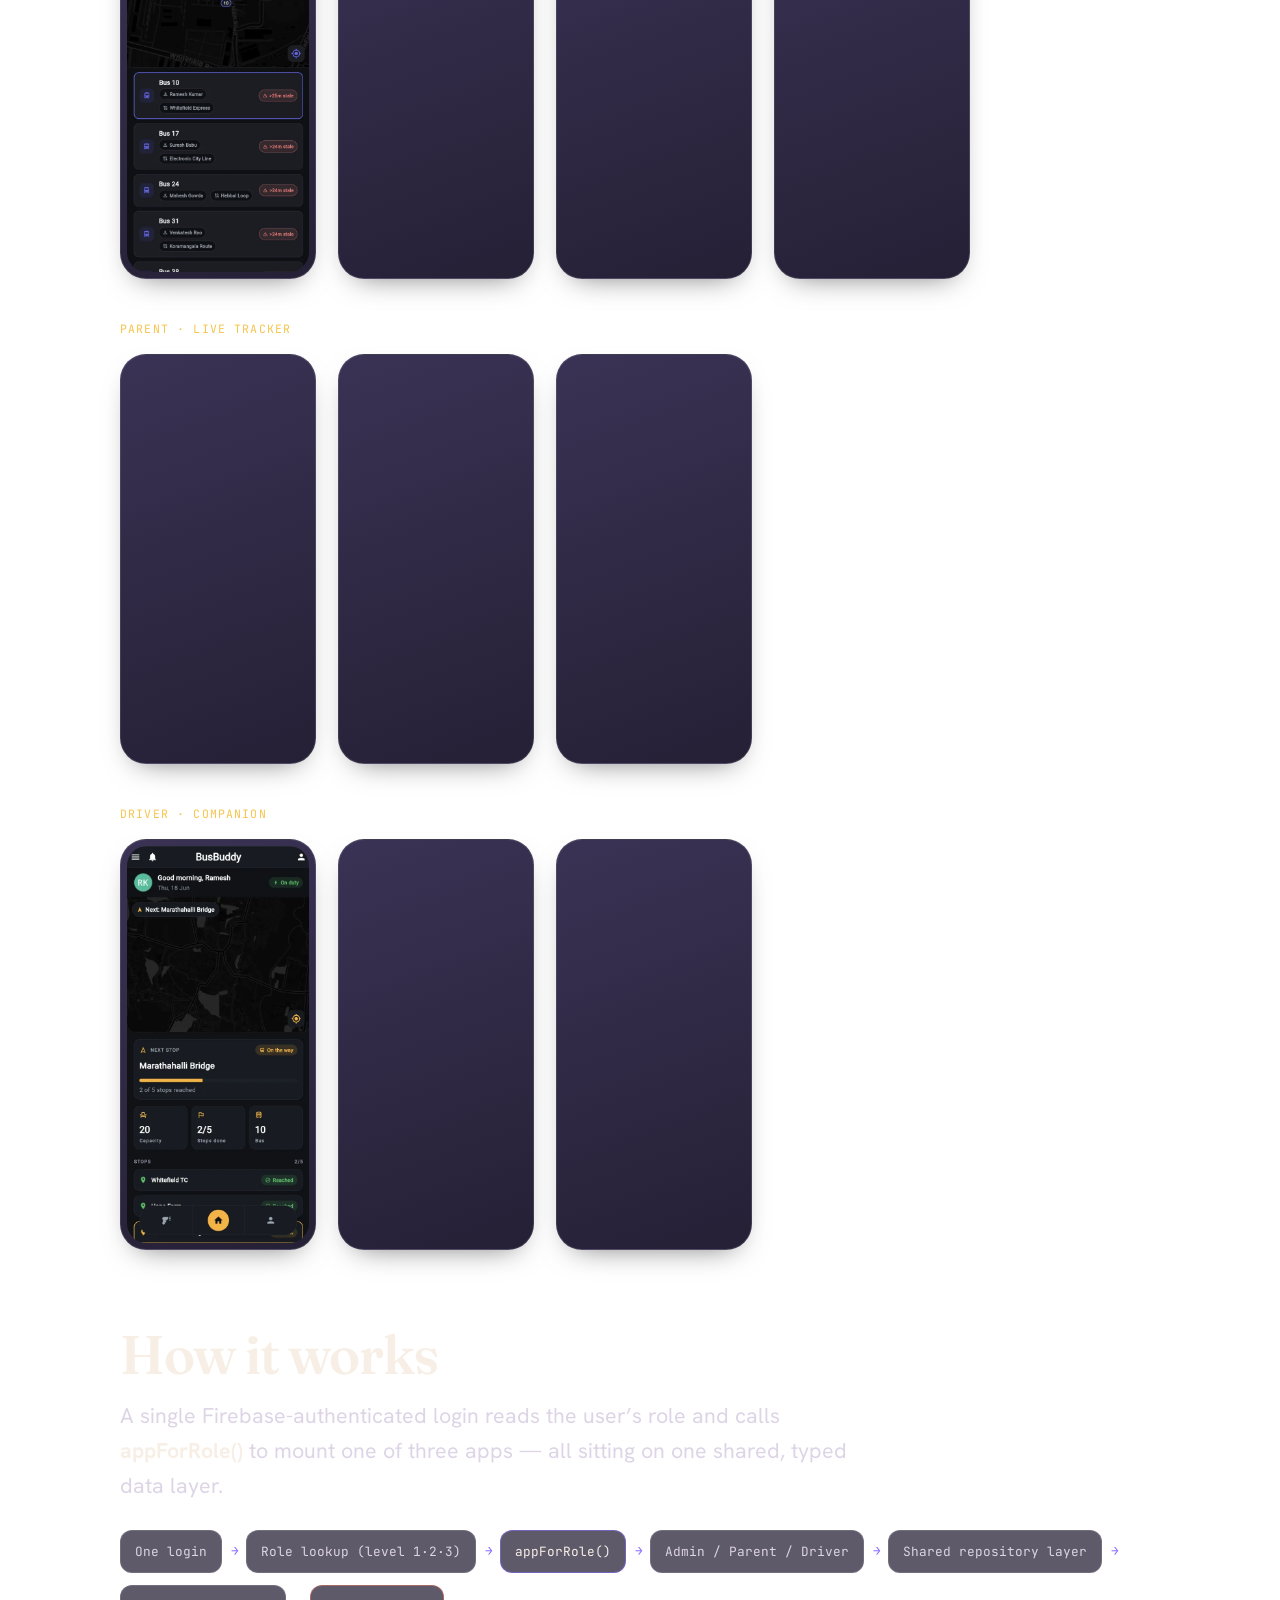
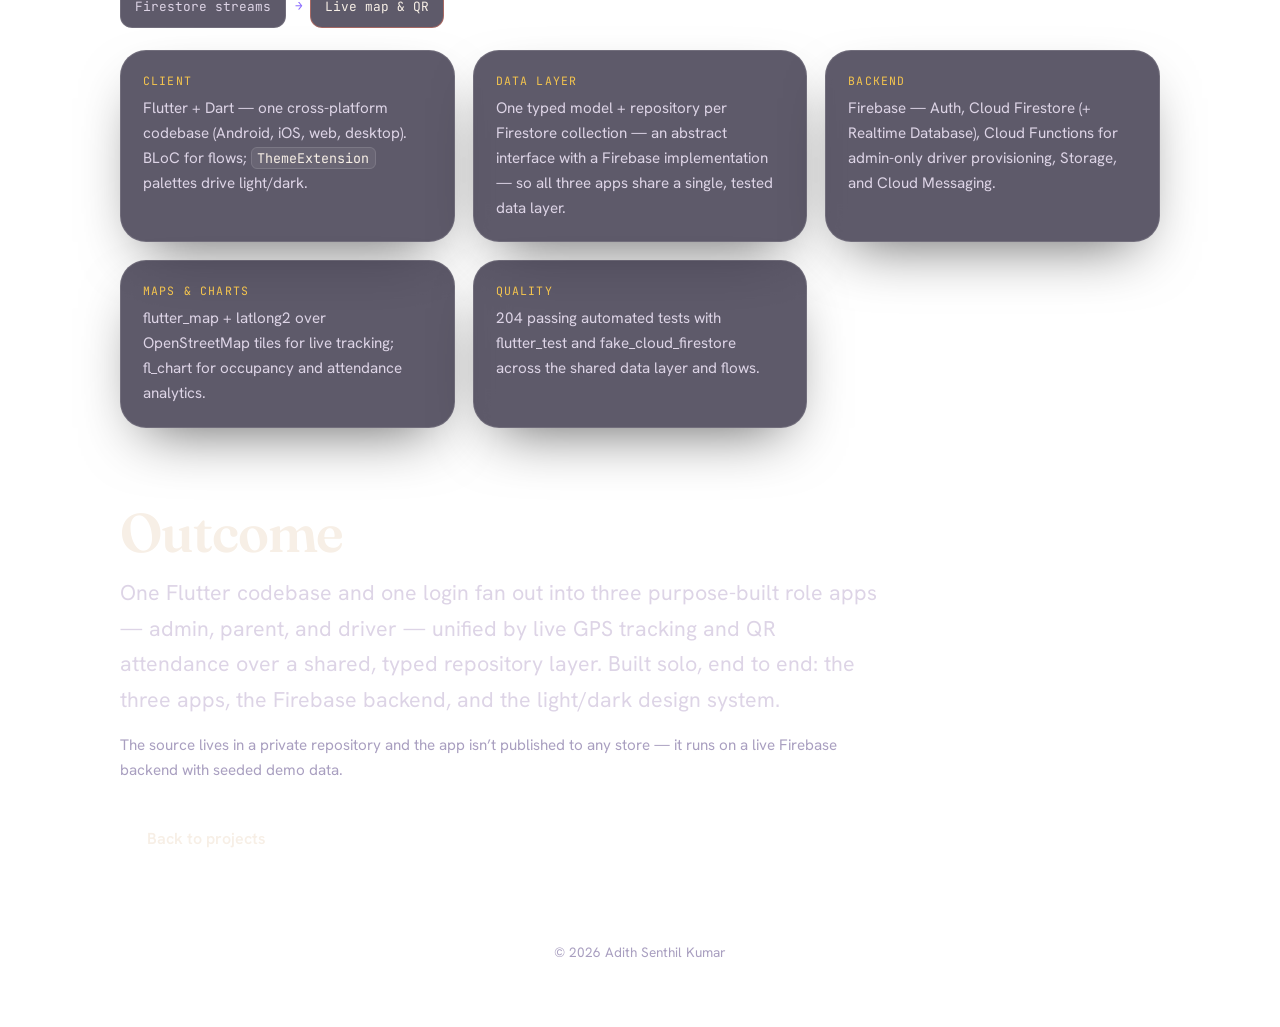
==== commit 44b9a571: "Rename "Case study" to "Deep dive" for the app projects The app builds (BusBuddy, GymOS, StayTrack) " ====
--- a/busbuddy.html
+++ b/busbuddy.html
@@ -3,11 +3,11 @@
 <head>
   <meta charset="UTF-8">
   <meta name="viewport" content="width=device-width, initial-scale=1">
-  <title>BusBuddy — Case Study | Adith Senthil Kumar</title>
-  <meta name="description" content="Case study: BusBuddy — real-time school-bus tracking. One Flutter codebase and one login fan out into three role apps (admin, parent, driver) over a shared Firebase backend, with live GPS tracking and QR attendance. 204 passing tests.">
+  <title>BusBuddy — Deep Dive | Adith Senthil Kumar</title>
+  <meta name="description" content="Deep dive: BusBuddy — real-time school-bus tracking. One Flutter codebase and one login fan out into three role apps (admin, parent, driver) over a shared Firebase backend, with live GPS tracking and QR attendance. 204 passing tests.">
   <meta name="theme-color" content="#0d0a1f">
   <meta property="og:type" content="article">
-  <meta property="og:title" content="BusBuddy — Case Study">
+  <meta property="og:title" content="BusBuddy — Deep Dive">
   <meta property="og:description" content="One login fans out into three Flutter role apps — admin, parent, driver — over a shared Firebase backend, unified by live GPS tracking and QR attendance.">
   <meta property="og:url" content="https://adith-senthil-kumar.github.io/my-portfolio/busbuddy.html">
   <meta property="og:image" content="https://adith-senthil-kumar.github.io/my-portfolio/og.png">
@@ -34,7 +34,7 @@
     <!-- Hero -->
     <section class="section case-hero">
       <img class="case-hero__icon" src="screenshots/busbuddy/app-icon.webp" alt="BusBuddy app icon" width="64" height="64">
-      <p class="eyebrow">Case study &middot; Personal project</p>
+      <p class="eyebrow">Deep dive &middot; Personal project</p>
       <h1 class="case-hero__title">BusBuddy</h1>
       <p class="case-hero__sub">One login fans out into three role-specific apps &mdash; an admin fleet console, a parent live-tracker, and a driver companion &mdash; over one shared Firebase backend, unified by live GPS tracking and QR attendance.</p>
       <ul class="case-meta">
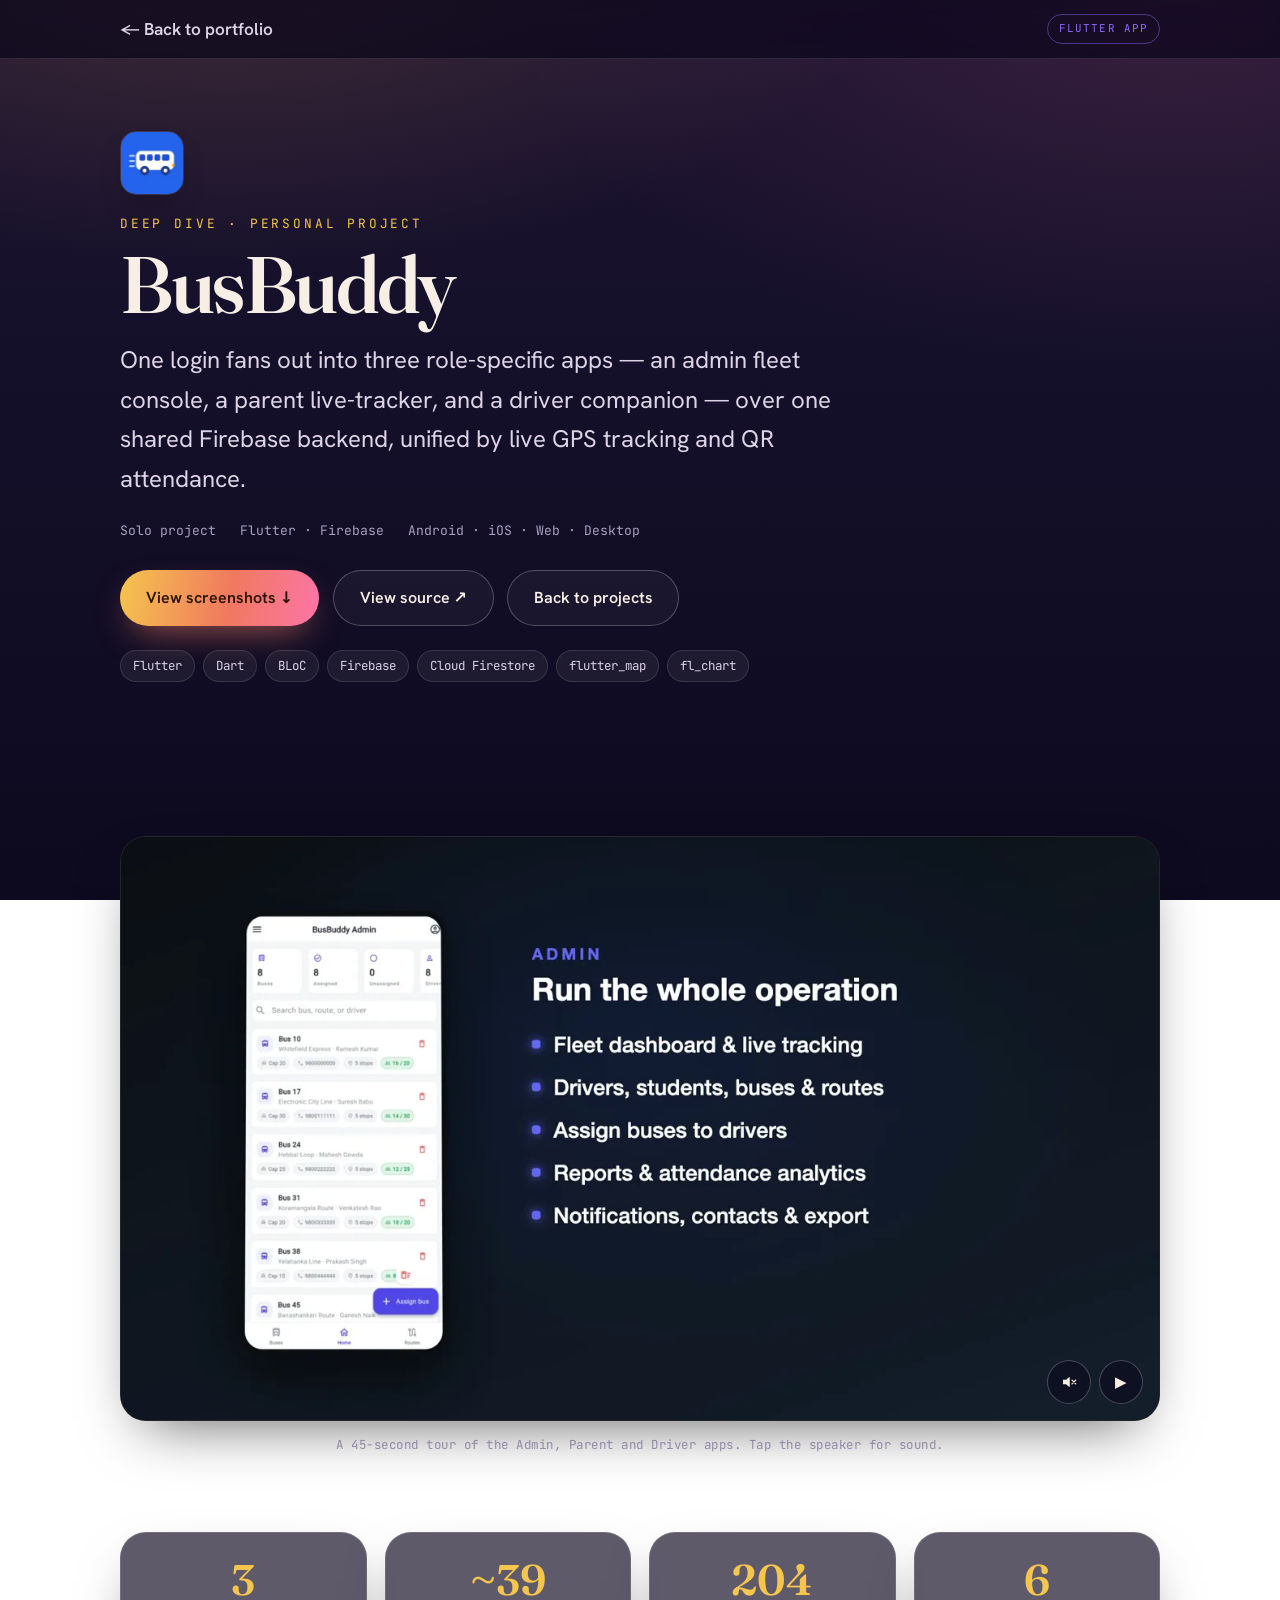
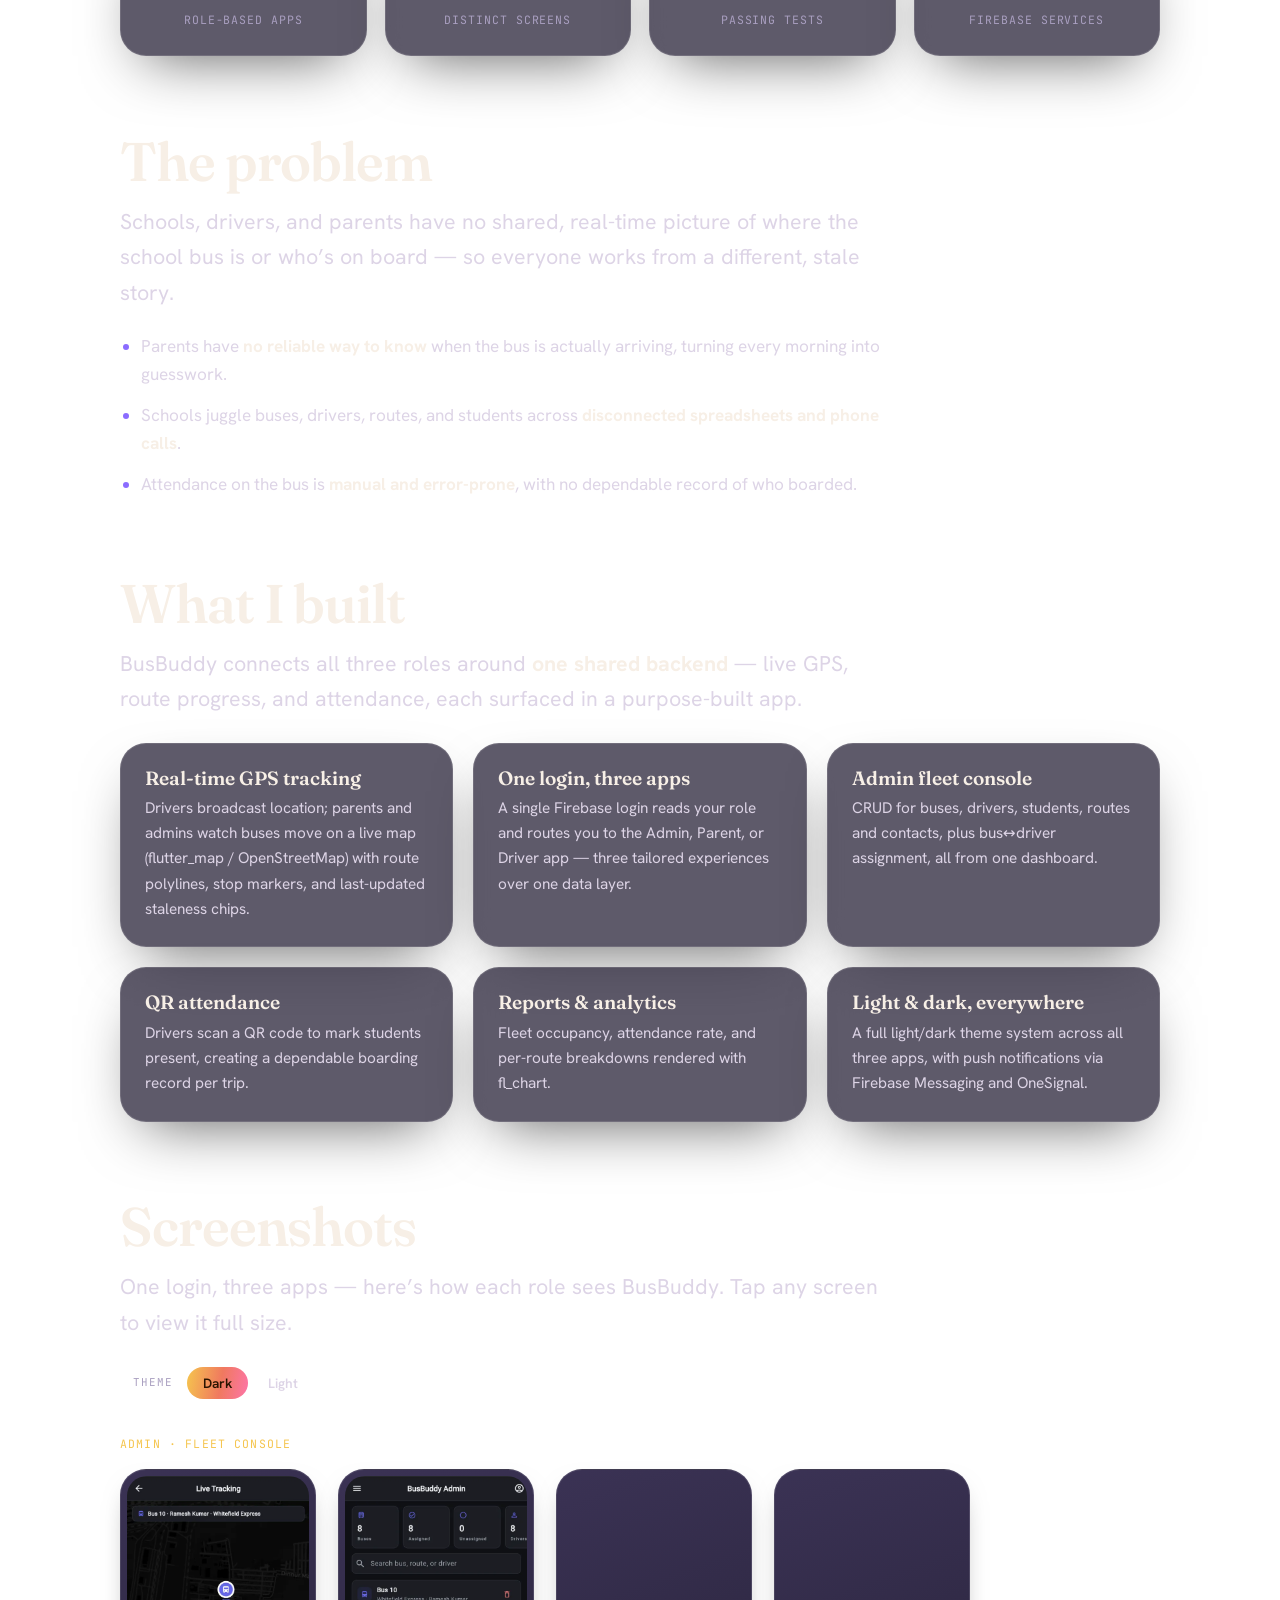
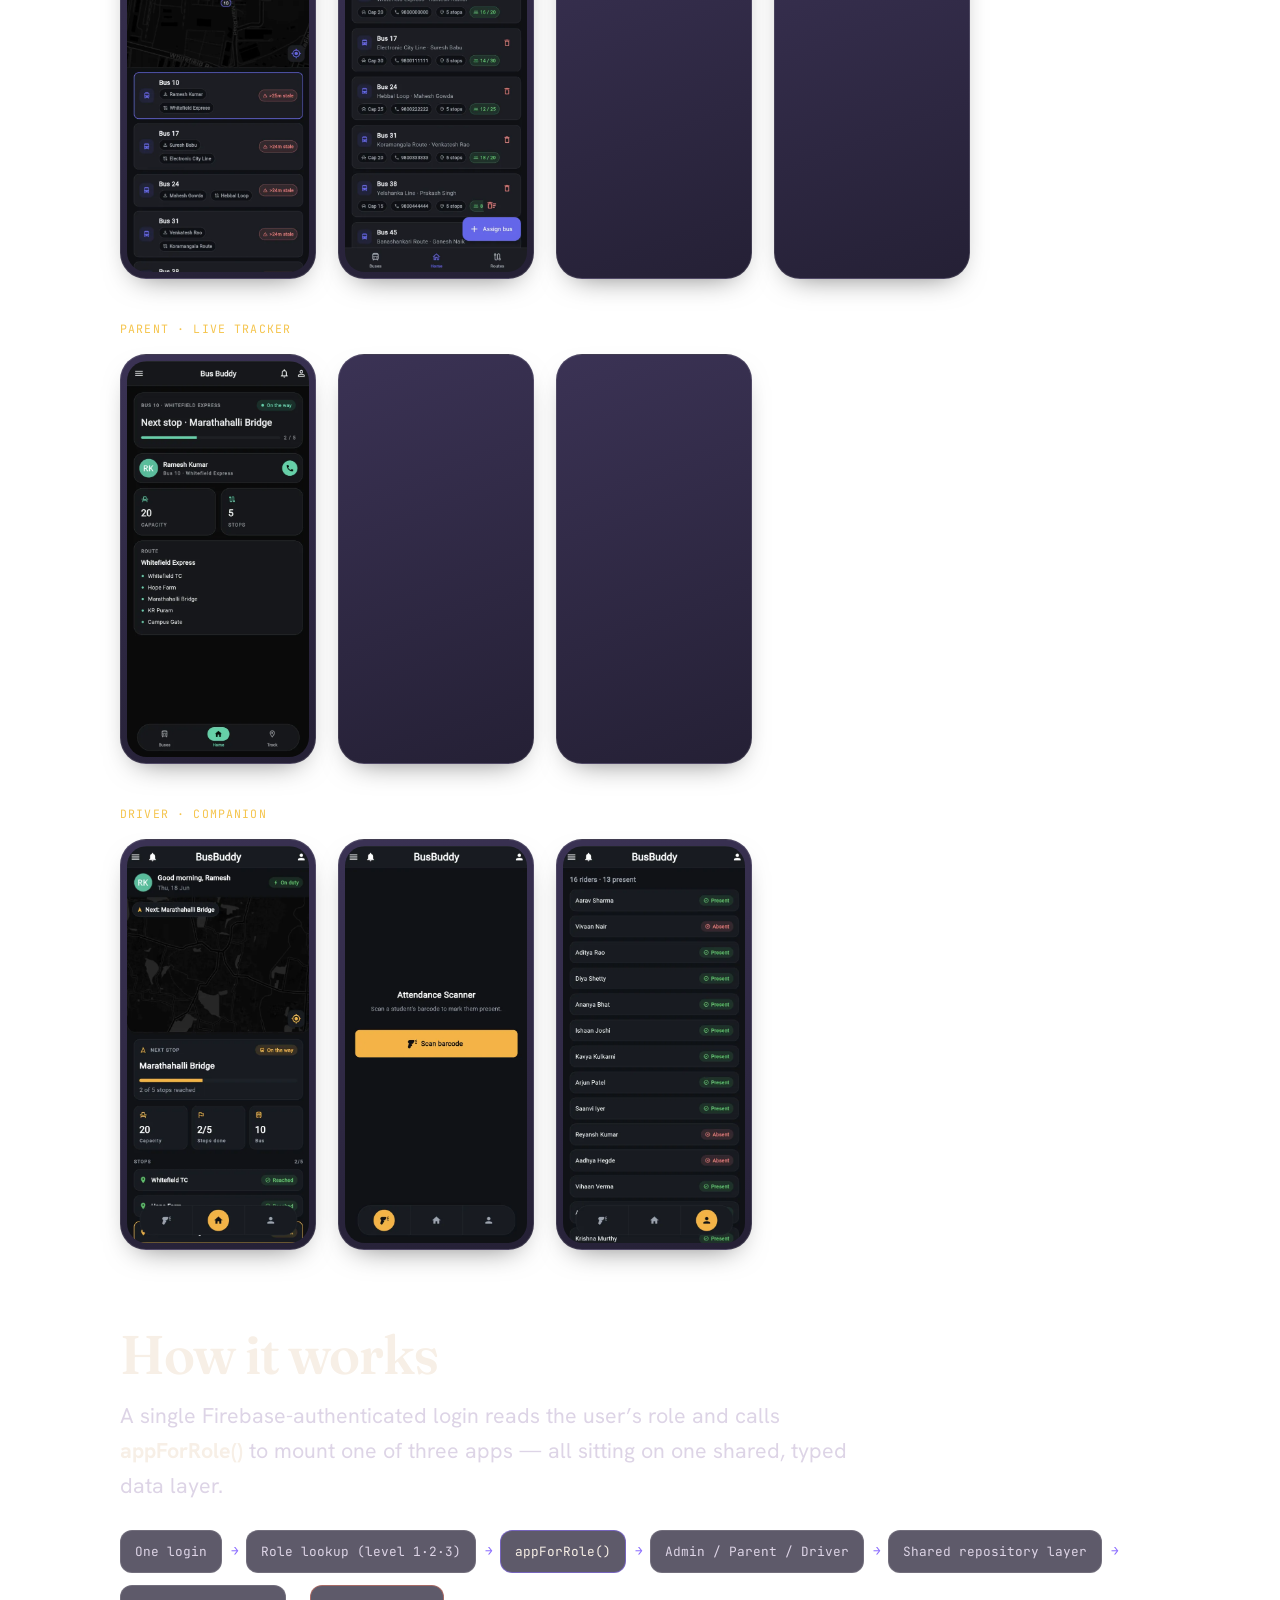
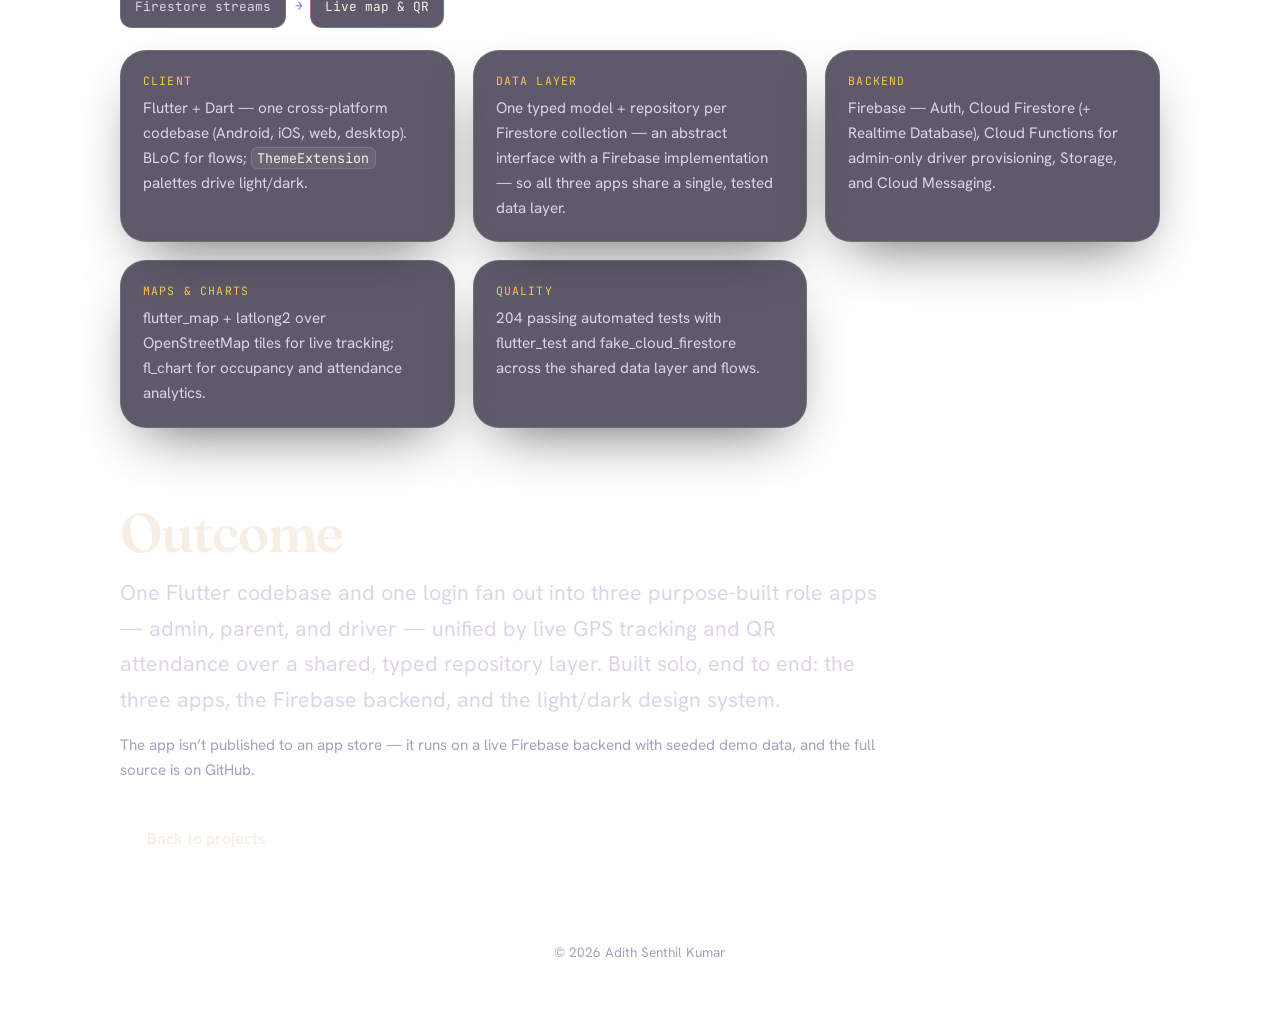
==== commit 8894dbd0: "Use hero screenshots in README + link the now-public app repos - README featured builds: hero screen" ====
--- a/busbuddy.html
+++ b/busbuddy.html
@@ -44,6 +44,7 @@
       </ul>
       <div class="case-hero__actions">
         <a class="btn btn--primary" href="#screenshots">View screenshots &darr;</a>
+        <a class="btn btn--ghost" href="https://github.com/Adith-Senthil-kumar/Bus_management_app" target="_blank" rel="noopener">View source &#8599;</a>
         <a class="btn btn--ghost" href="index.html#projects">Back to projects</a>
       </div>
       <ul class="tags case-hero__tags">
@@ -220,7 +221,7 @@
     <section class="section case-block">
       <h2 class="section__title">Outcome</h2>
       <p class="case-lead">One Flutter codebase and one login fan out into three purpose-built role apps &mdash; admin, parent, and driver &mdash; unified by live GPS tracking and QR attendance over a shared, typed repository layer. Built solo, end to end: the three apps, the Firebase backend, and the light/dark design system.</p>
-      <p class="case-note">The source lives in a private repository and the app isn&rsquo;t published to any store &mdash; it runs on a live Firebase backend with seeded demo data.</p>
+      <p class="case-note">The app isn&rsquo;t published to an app store &mdash; it runs on a live Firebase backend with seeded demo data, and the full source is on GitHub.</p>
       <div class="case-hero__actions">
         <a class="btn btn--ghost" href="index.html#projects">Back to projects</a>
       </div>
